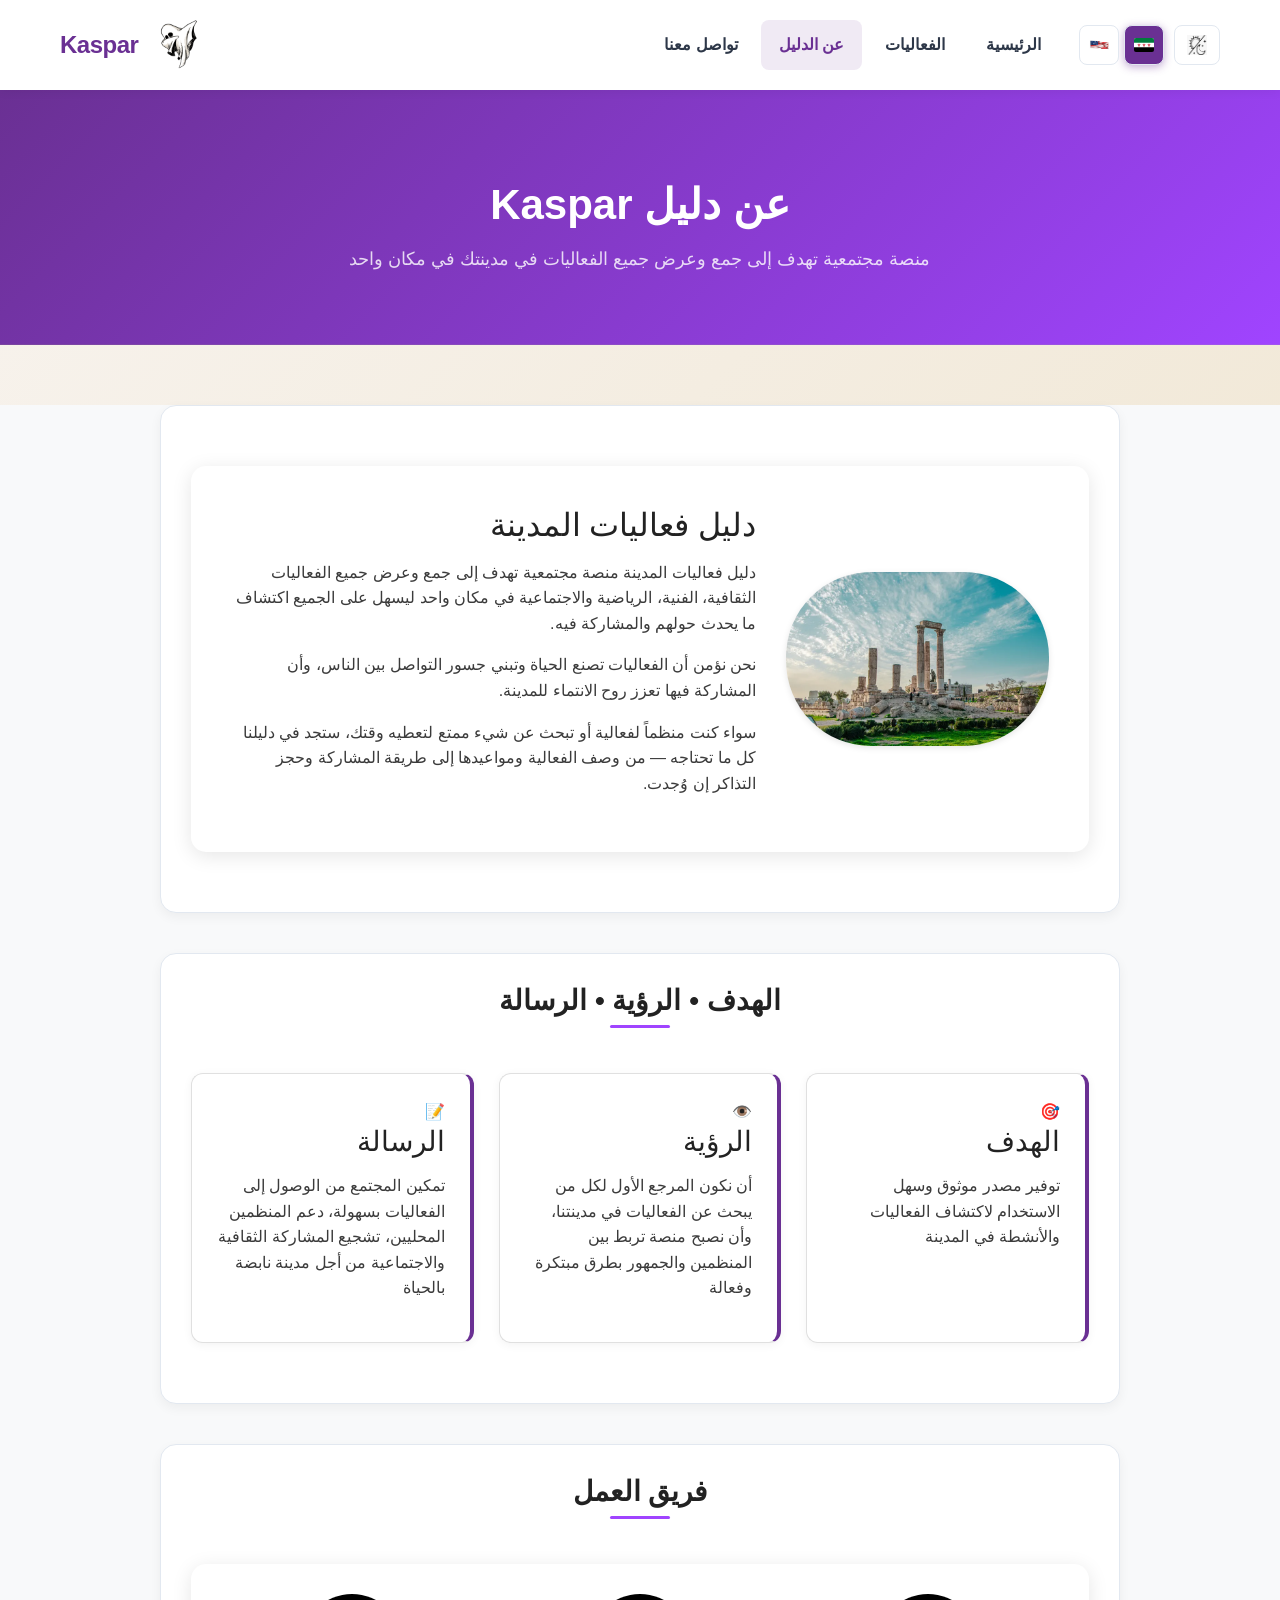
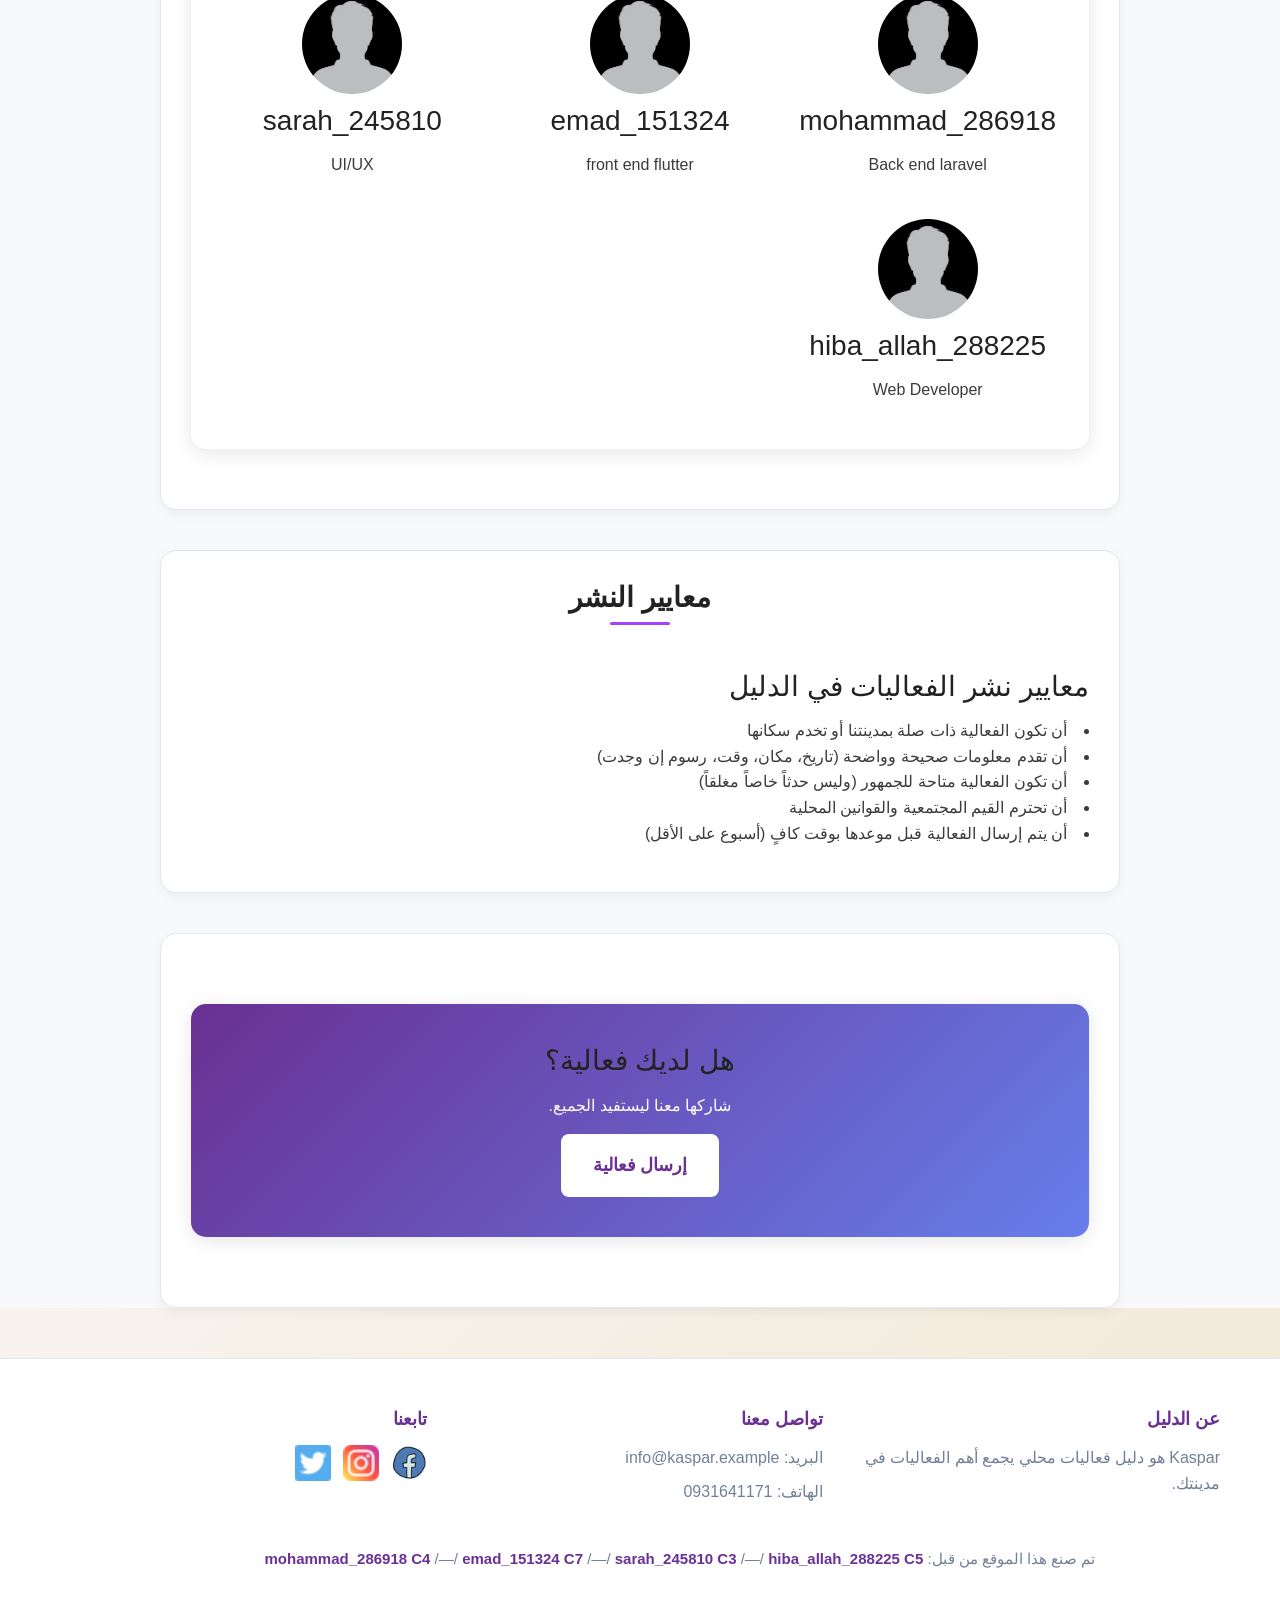
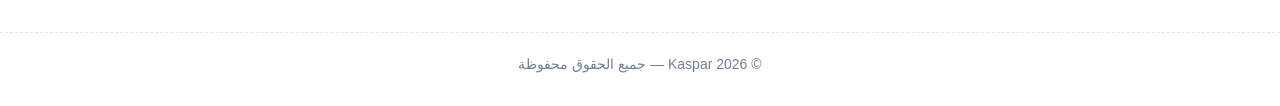
==== about.html @ 06687154 "first commit" ====
<!DOCTYPE html>
<html lang="ar" dir="rtl">
<head>
  <meta charset="utf-8" />
  <meta name="viewport" content="width=device-width, initial-scale=1" />
  <title>Kaspar — عن الدليل</title>

  <!-- Bootstrap CSS -->
  <link href="https://cdn.jsdelivr.net/npm/bootstrap@5.3.0/dist/css/bootstrap.min.css" rel="stylesheet">
  <link rel="stylesheet" href="assets/css/styles.css" />
  <link rel="stylesheet" href="all.min.css" />
</head>
<body>
  <!-- HEADER -->
  <header class="site-header">
    <div class="container header-row">
      <nav class="main-nav" id="mainNav">
        <ul>
          <li><a href="index.html">الرئيسية</a></li>
          <li><a href="events.html">الفعاليات</a></li>
          <li><a class="active" href="about.html">عن الدليل</a></li>
          <li><a href="contact.html">تواصل معنا</a></li>
        </ul>
      </nav>

      <a class="logo" href="index.html">
        <img src="assets/img/logo.png" alt="logo" />
        <span class="site-title">Kaspar</span>
      </a>

      <div class="control-buttons">
        <button class="control-btn dark-mode-btn" id="darkModeBtn" title="الوضع المظلم">
          <img src="assets/img/day-and-night.png" alt="الوضع المظلم" style="width: 20px; height: 20px;" />
        </button>
        
        <div class="language-buttons">
          <button class="control-btn language-btn active" id="arabicBtn" title="العربية">
            <img src="assets/img/Flag_of_Syria_(2025-).svg" alt="سوريا" />
          </button>
          <button class="control-btn language-btn" id="englishBtn" title="English">
            <img src="assets/img/UK.jpg" alt="English" />
          </button>
        </div>
      </div>
    </div>
  </header>

  <!-- HERO SECTION -->
  <section class="hero">
    <div class="container">
      <h1>عن دليل Kaspar</h1>
      <p class="lead">منصة مجتمعية تهدف إلى جمع وعرض جميع الفعاليات في مدينتك في مكان واحد</p>
    </div>
  </section>

  <main class="about-page">
    <!-- About the Guide -->
    <section class="about-section">
      <div class="container">
        <div class="about-guide">
          <div class="about-image">
            <img src="assets/img/city.webp" alt="مدينة كاسبر">
          </div>
          <div class="about-content">
            <h2>دليل فعاليات المدينة</h2>
            <p>
              دليل فعاليات المدينة منصة مجتمعية تهدف إلى جمع وعرض جميع الفعاليات الثقافية، الفنية، الرياضية
              والاجتماعية في مكان واحد ليسهل على الجميع اكتشاف ما يحدث حولهم والمشاركة فيه.
            </p>
            <p>
              نحن نؤمن أن الفعاليات تصنع الحياة وتبني جسور التواصل بين الناس، وأن المشاركة فيها تعزز روح الانتماء
              للمدينة.
            </p>
            <p>
              سواء كنت منظماً لفعالية أو تبحث عن شيء ممتع لتعطيه وقتك، ستجد في دليلنا كل ما تحتاجه — من وصف
              الفعالية ومواعيدها إلى طريقة المشاركة وحجز التذاكر إن وُجدت.
            </p>
          </div>
        </div>
      </div>
    </section>
    
    <!-- Goal / Vision / Mission -->
    <section class="about-section">
      <div class="container">
        <div class="section-title">
          <h2>الهدف • الرؤية • الرسالة</h2>
        </div>
        <div class="about-cards">
          <div class="about-card">
            <div class="card-icon">🎯</div>
            <h3>الهدف</h3>
            <p>
              توفير مصدر موثوق وسهل الاستخدام لاكتشاف الفعاليات والأنشطة في المدينة
            </p>
          </div>
          <div class="about-card">
            <div class="card-icon">👁️</div>
            <h3>الرؤية</h3>
            <p>
              أن نكون المرجع الأول لكل من يبحث عن الفعاليات في مدينتنا، وأن نصبح منصة تربط بين المنظمين
              والجمهور بطرق مبتكرة وفعالة
            </p>
          </div>
          <div class="about-card">
            <div class="card-icon">📝</div>
            <h3>الرسالة</h3>
            <p>
              تمكين المجتمع من الوصول إلى الفعاليات بسهولة،
              دعم المنظمين المحليين،
              تشجيع المشاركة الثقافية والاجتماعية من أجل مدينة نابضة بالحياة
            </p>
          </div>
        </div>
      </div>
    </section>
    
    <!-- Team -->
    <section class="about-section">
      <div class="container">
        <div class="section-title">
          <h2>فريق العمل</h2>
        </div>
        <div class="about-team">
          <div class="team-member">
            <div class="member-image">
              <img src="assets/img/person.jpeg" alt="mohammad">
            </div>
            <h3>mohammad_286918</h3>
            <p>Back end laravel</p>
          </div>
          <div class="team-member">
            <div class="member-image">
              <img src="assets/img/person.jpeg" alt="emad">
            </div>
            <h3>emad_151324</h3>
            <p>front end flutter</p>
          </div>
          <div class="team-member">
            <div class="member-image">
              <img src="assets/img/person.jpeg" alt="sarah">
            </div>
            <h3>sarah_245810</h3>
            <p>UI/UX</p>
          </div>
          <div class="team-member">
            <div class="member-image">
              <img src="assets/img/person.jpeg" alt="hiba allah">
            </div>
            <h3>hiba_allah_288225</h3>
            <p>Web Developer</p>
          </div>
        </div>
      </div>
    </section>

    <!-- Event Submission Guidelines -->
    <section class="about-section">
      <div class="container">
        <div class="section-title">
          <h2>معايير النشر</h2>
        </div>
        <div class="guidelines-section">
          <h3>معايير نشر الفعاليات في الدليل</h3>
          <ul class="guidelines">
            <li>أن تكون الفعالية ذات صلة بمدينتنا أو تخدم سكانها</li>
            <li>أن تقدم معلومات صحيحة وواضحة (تاريخ، مكان، وقت، رسوم إن وجدت)</li>
            <li>أن تكون الفعالية متاحة للجمهور (وليس حدثاً خاصاً مغلقاً)</li>
            <li>أن تحترم القيم المجتمعية والقوانين المحلية</li>
            <li>أن يتم إرسال الفعالية قبل موعدها بوقت كافٍ (أسبوع على الأقل)</li>
          </ul>
        </div>
      </div>
    </section>
    
    <!-- CTA Section -->
    <section class="about-section">
      <div class="container">
        <div class="about-cta">
          <h3>هل لديك فعالية؟</h3>
          <p>شاركها معنا ليستفيد الجميع.</p>
          <button class="cta-button">إرسال فعالية</button>
        </div>
      </div>
    </section>
  </main>

  <!-- Footer -->
  <footer class="site-footer">
    <div class="container footer-grid">
      <div class="col">
        <h4>عن الدليل</h4>
        <p>Kaspar هو دليل فعاليات محلي يجمع أهم الفعاليات في مدينتك.</p>
      </div>

      <div class="col">
        <h4>تواصل معنا</h4>
        <p>البريد: info@kaspar.example</p>
        <p>الهاتف: 0931641171</p>
      </div>

      <div class="col">
        <h4>تابعنا</h4>
        <div class="socials">
          <a href="#"><img src="assets/img/social-fb.png" alt="fb" /></a>
          <a href="#"><img src="assets/img/social-ig.png" alt="ig" /></a>
          <a href="#"><img src="assets/img/social-tw.png" alt="tw" /></a>
        </div>
      </div>
    </div>

    <div class="made-by container">
      <p>تم صنع هذا الموقع من قبل:
        <strong>mohammad_286918  C4</strong> /—/ <strong>emad_151324  C7</strong> /—/ <strong>sarah_245810  C3</strong> /—/ <strong>hiba_allah_288225  C5</strong>
      </p>
    </div>

    <div class="copyright">
      © <span id="year"></span> Kaspar — جميع الحقوق محفوظة
    </div>
  </footer>

  <!-- Bootstrap JS -->
  <script src="https://cdn.jsdelivr.net/npm/bootstrap@5.3.0/dist/js/bootstrap.bundle.min.js"></script>
  <script src="assets/js/main.js"></script>

  <!-- Translation JavaScript -->
  <script>
    // Update texts for about.html
    window.updatePageTexts = function(lang) {
      const texts = {
        ar: {
          title: 'Kaspar — عن الدليل',
          home: 'الرئيسية',
          events: 'الفعاليات',
          about: 'عن الدليل',
          contact: 'تواصل معنا',
          heroTitle: 'عن دليل Kaspar',
          heroSubtitle: 'منصة مجتمعية تهدف إلى جمع وعرض جميع الفعاليات في مدينتك في مكان واحد',
          aboutFooter: 'عن الدليل',
          aboutText: 'Kaspar هو دليل فعاليات محلي يجمع أهم الفعاليات في مدينتك.',
          contactFooter: 'تواصل معنا',
          emailInfo: 'البريد: info@kaspar.example',
          phoneInfo: 'الهاتف: 0931641171',
          followFooter: 'تابعنا',
          madeBy: 'تم صنع هذا الموقع من قبل: mohammad_286918 /—/ emad_151324 /—/ sarah_245810 /—/ hiba_allah_288225',
          copyright: '© 2025 Kaspar — جميع الحقوق محفوظة'
        },
        en: {
          title: 'Kaspar — About the Guide',
          home: 'Home',
          events: 'Events',
          about: 'About',
          contact: 'Contact',
          heroTitle: 'About Kaspar Guide',
          heroSubtitle: 'A community platform that aims to collect and display all events in your city in one place',
          aboutFooter: 'About the Guide',
          aboutText: 'Kaspar is a local events guide that brings together the most important events in your city.',
          contactFooter: 'Contact Us',
          emailInfo: 'Email: info@kaspar.example',
          phoneInfo: 'Phone: 0931641171',
          followFooter: 'Follow Us',
          madeBy: 'Made by: mohammad_286918 /—/ emad_151324 /—/ sarah_245810 /—/ hiba_allah_288225',
          copyright: '© 2025 Kaspar — All rights reserved'
        }
      };
      
      const currentTexts = texts[lang];
      
      // Update title
      document.title = currentTexts.title;
      
      // Update page texts
      const elements = {
        'h1': currentTexts.heroTitle,
        '.lead': currentTexts.heroSubtitle,
        // Update navbar
        'nav a[href="index.html"]': currentTexts.home,
        'nav a[href="events.html"]': currentTexts.events,
        'nav a[href="about.html"]': currentTexts.about,
        'nav a[href="contact.html"]': currentTexts.contact,
        // Update footer
        '.site-footer .footer-grid .col:nth-child(1) h4': currentTexts.aboutFooter,
        '.site-footer .footer-grid .col:nth-child(1) p': currentTexts.aboutText,
        '.site-footer .footer-grid .col:nth-child(2) h4': currentTexts.contactFooter,
        '.site-footer .footer-grid .col:nth-child(2) p:nth-child(2)': currentTexts.emailInfo,
        '.site-footer .footer-grid .col:nth-child(2) p:nth-child(3)': currentTexts.phoneInfo,
        '.site-footer .footer-grid .col:nth-child(3) h4': currentTexts.followFooter,
        '.site-footer .made-by p': currentTexts.madeBy,
        '.site-footer .copyright': currentTexts.copyright
      };
      
      Object.entries(elements).forEach(([selector, text]) => {
        const element = document.querySelector(selector);
        if (element) element.textContent = text;
      });
    };
  </script>
</body>
</html>
---- assets/css/styles.css ----
:root{
  --main-color: #6a3093;          
  --secondary-color: #a044ff;     
  --accent-color: #f27121;        
  --bg: #f8f9fa;                
  --section-bg: #ffffff;       
  --card-bg: #ffffff;            
  --text: #2d3748;                
  --muted: #718096;               
  --border-color: #e2e8f0;        
  --card-radius: 12px;
  --gap: 20px;
  --shadow-section: 0 4px 12px rgba(0, 0, 0, 0.05);
  --shadow-card: 0 6px 15px rgba(0, 0, 0, 0.07);
  --section-spacing: 50px;       
}

/* Global */
*{box-sizing:border-box;margin:0;padding:0}
html,body{height:100%}
body{
  font-family: "Tajawal", "Open Sans", sans-serif;
  background: var(--bg);
  color:var(--text);
  line-height:1.6;
  -webkit-font-smoothing:antialiased;
  -webkit-text-size-adjust:100%;
}

/* Container */
.container{
  width:100%;
  max-width:1200px;
  margin:0 auto;
  padding:0 20px;
}

/* Add spaces between sections */
section {
  margin: var(--section-spacing) 0;
}

/* Header */
.site-header{
  padding: 15px 0;
  background: #fff;
  box-shadow: 0 2px 10px rgba(0,0,0,0.05);
  position: sticky;
  top: 0;
  z-index: 100;
}
.header-row{
  display:flex;
  align-items:center;
  justify-content:space-between;
  position:relative;
  gap:20px;
  flex-wrap:nowrap;
}

.main-nav{
  order:1;
  flex:1 1 auto
}
.logo{
  order:2;
  display:flex;
  align-items:center;
  gap:12px;
  text-decoration:none;
  color:var(--text)
}
.logo img{
  width:60px;
  height:auto
}
.site-title{
  font-weight:800;
  font-size:24px;
  color:var(--main-color);
  letter-spacing:-0.5px
}

.main-nav ul{
  display:flex;
  gap:5px;
  align-items:center;
  justify-content:flex-start;
  list-style:none;
  padding-left:0;
  margin:0;
}

.main-nav a{
  color:var(--text);
  text-decoration:none;
  padding:12px 18px;
  border-radius:8px;
  display:inline-block;
  white-space:nowrap;
  font-weight:600;
  transition: all 0.2s ease;
}
.main-nav a:hover{ 
  color:var(--main-color); 
  background: rgba(106, 48, 147, 0.05);
}
.main-nav a.active{ 
  color:var(--main-color); 
  background: rgba(106, 48, 147, 0.1);
  font-weight: 700;
}

.hero{
  padding: 70px 0 50px;
  text-align:center;
  background: linear-gradient(135deg, var(--main-color) 0%, var(--secondary-color) 100%);
  color: white;
  margin-top: 0;
  border-bottom: 1px solid rgba(255, 255, 255, 0.1);
}

.hero .container {
  background: transparent;
  box-shadow: none;
  border: none;
  padding: 20px;
}

.hero h1{
  font-size:42px;
  margin-bottom:15px;
  color: white;
  font-weight:800;
}
.hero .lead{ 
  opacity:.9; 
  margin-top:10px; 
  color: rgba(255, 255, 255, 0.9); 
  font-weight:500;
  font-size: 18px;
  max-width: 600px;
  margin: 0 auto;
}

/* make each section look like a card/panel */
section .container{
  background: var(--section-bg);
  border-radius: 16px;
  padding: 30px;
  box-shadow: var(--shadow-section);
  border: 1px solid var(--border-color);
}

/* Section title */
.section-title{
  text-align: center;
  margin-bottom: 30px;
}
.section-title h2{
  font-size:28px;
  color: var(--main-color);
  font-weight:800;
  position: relative;
  display: inline-block;
  padding-bottom: 10px;
}
.section-title h2:after {
  content: '';
  position: absolute;
  bottom: 0;
  left: 50%;
  transform: translateX(-50%);
  width: 60px;
  height: 3px;
  background: var(--secondary-color);
  border-radius: 3px;
}

/* Slider (featured) */
.slider-wrap{
  display:flex;
  align-items:center;
  gap:15px;
  position:relative;
  margin-top: 10px;
}
.slider-btn{
  background: white;
  border: 1px solid var(--border-color);
  color: var(--main-color);
  padding: 12px 16px;
  border-radius: 50%;
  cursor: pointer;
  font-weight: bold;
  font-size: 18px;
  transition: all 0.2s ease;
  box-shadow: 0 3px 8px rgba(0,0,0,0.1);
  width: 45px;
  height: 45px;
  display: flex;
  align-items: center;
  justify-content: center;
}
.slider-btn:hover {
  background: var(--main-color);
  color: white;
  transform: translateY(-2px);
  box-shadow: 0 5px 12px rgba(106, 48, 147, 0.2);
}
.slider{
  display:flex;
  gap:20px;
  overflow:hidden;
  scroll-behavior:smooth;
  padding:10px 5px;
  width:100%;
}

/* card inside slider */
.card{
  width:330px;
  background:var(--card-bg);
  border-radius:var(--card-radius);
  overflow:hidden;
  box-shadow:var(--shadow-card);
  flex:0 0 auto;
  border: 1px solid var(--border-color);
  display:flex;
  flex-direction:column;
  transition: all 0.3s ease;
}
.card:hover{ 
  transform: translateY(-8px); 
  box-shadow: 0 15px 30px rgba(106, 48, 147, 0.15); 
  border-color: var(--secondary-color);
}

.card img{
  width:100%;
  height:180px;
  object-fit:cover;
  display:block;
}
.card-body{
  padding:20px;
  flex:1 1 auto;
  display:flex;
  flex-direction:column;
}
.card-body h3{
  font-size:18px;
  margin:0 0 12px;
  color:var(--text);
  font-weight:700;
}
.card-body .meta{
  font-size:14px;
  color:var(--muted);
  margin-bottom:15px;
  display: flex;
  align-items: center;
  gap: 5px;
}
.card-body .meta:before {
  content: "⏰";
  margin-left: 5px;
}
.btn-link{
  display:inline-block;
  padding:10px 18px;
  border-radius:8px;
  background:transparent;
  color:var(--main-color);
  text-decoration:none;
  font-size:14px;
  font-weight:700;
  border:2px solid var(--main-color);
  margin-top:auto;
  transition: all 0.2s ease;
  text-align: center;
}
.btn-link:hover {
  background: var(--main-color);
  color: white;
  transform: translateY(-2px);
}

/* Badges */
.categories{
  padding: 30px 0;
  text-align:center;
}
.categories .container{ 
  padding:25px; 
  background:transparent; 
  box-shadow:none; 
  border:none; 
}
.categories h3{
  font-size: 22px;
  color: var(--main-color);
  margin-bottom: 20px;
  font-weight: 700;
}
.badges{
  display:flex;
  gap:12px;
  flex-wrap:wrap;
  justify-content:center;
}
.badge{
  background: rgba(106, 48, 147, 0.08);
  border: 2px solid rgba(106, 48, 147, 0.15);
  padding:10px 20px;
  border-radius:30px;
  cursor:pointer;
  color:var(--text);
  font-weight:600;
  transition: all 0.2s ease;
  font-size: 15px;
}
.badge:hover, .badge.active {
  background: var(--main-color);
  color: white;
  border-color: var(--main-color);
  transform: translateY(-2px);
}

/* Grid events */
.events{
  padding: 40px 0;
}
.grid{
  display:grid;
  grid-template-columns:repeat(auto-fit,minmax(250px,1fr));
  gap:25px;
}
.event-card{
  background:var(--card-bg);
  border-radius:12px;
  overflow:hidden;
  box-shadow:var(--shadow-card);
  border: 1px solid var(--border-color);
  display:flex;
  flex-direction:column;
  min-height: 280px;
  transition: all 0.3s ease;
}
.event-card:hover {
  transform: translateY(-5px);
  box-shadow: 0 12px 25px rgba(106, 48, 147, 0.15);
  border-color: var(--secondary-color);
}
.event-card img{
  width:100%;
  height:160px;
  object-fit:cover;
  display:block;
}
.event-body{
  padding:18px;
  display:flex;
  flex-direction:column;
  justify-content:space-between;
  flex:1;
}
.event-body h4{
  margin:0 0 10px;
  color:var(--text);
  font-weight:700;
  font-size: 17px;
}
.event-body .meta{
  color:var(--muted);
  font-size:14px;
  margin-bottom:15px;
  display: flex;
  align-items: center;
  gap: 5px;
}
.event-body .meta:before {
  content: "📍";
  margin-left: 5px;
}
.small-link{
  font-size:14px;
  color:var(--main-color);
  text-decoration:none;
  font-weight:700;
  align-self:flex-start;
  transition: all 0.2s ease;
  display: inline-flex;
  align-items: center;
  gap: 5px;
}
.small-link:hover {
  color: var(--secondary-color);
  gap: 8px;
}
.small-link:after {
  content: "←";
  font-size: 16px;
}

/* Footer */
.site-footer{
  padding:50px 0 20px;
  border-top:1px solid var(--border-color);
  margin-top:50px;
  background: #fff;
}
.footer-grid{
  display:flex;
  gap:30px;
  flex-wrap:wrap;
  justify-content:space-between;
}
.col{
  flex:1;
  min-width:220px;
  color:var(--muted);
}
.col h4{
  color: var(--main-color);
  margin-bottom: 15px;
  font-size: 18px;
  font-weight: 700;
}
.col p {
  margin-bottom: 8px;
}
.socials{
  display: flex;
  gap: 12px;
}
.socials a{
  display: inline-block;
  transition: transform 0.2s ease;
}
.socials a:hover {
  transform: translateY(-3px);
}
.socials img{
  width:36px;
  height:36px;
}
.copyright{
  text-align:center;
  padding:20px 0 10px;
  color:var(--muted);
  border-top:1px dashed var(--border-color);
  margin-top:30px;
  font-size: 14px;
}

/* made-by */
.made-by{
  padding:15px 0;
  text-align:center;
  color:var(--muted);
  font-size:15px;
  margin: 20px 0;
}
.made-by strong{
  color:var(--main-color);
}

/* Responsive */
@media (max-width:992px){
  .logo img{width:52px}
  .site-title{font-size:20px}
  .card img{height:160px}
  
  .hero h1 {
    font-size: 32px;
  }
  .hero .lead {
    font-size: 16px;
  }
  
  .section-title h2 {
    font-size: 24px;
  }
  
  .grid {
    grid-template-columns: repeat(auto-fit, minmax(220px, 1fr));
    gap: 20px;
  }
}

@media (max-width:767px){
  .header-row{
    flex-wrap:wrap;
    align-items:center;
    justify-content: center;
    gap: 15px;
  }
  .logo{
    order: 1;
    width: auto;
    margin-bottom: 5px;
  }
  .main-nav{
    order: 2;
    width: 100%;
    margin-top: 10px;
  }
  .main-nav ul{
    display:flex;
    flex-wrap:wrap;
    justify-content:center;
    gap:5px;
    padding:0;
  }
  .main-nav a{
    padding:8px 12px;
    font-size:14px;
  }

  .slider{
    overflow-x:auto;
    padding-bottom:10px;
    -webkit-overflow-scrolling:touch;
    scrollbar-width: none;
  }
  .slider::-webkit-scrollbar {
    display: none;
  }
  .slider-btn{
    display:none;
  }

  .event-card{
    min-height:260px;
  }
  
  .hero {
    padding: 50px 0 40px;
  }
  
  .footer-grid {
    flex-direction: column;
    gap: 25px;
  }
  
  section .container {
    padding: 25px 20px;
  }
}

/* Accessibility */
.main-nav a:focus{
  outline:2px dashed var(--main-color);
  outline-offset:4px;
}
.btn-link:focus{
  outline:2px dashed var(--main-color);
  outline-offset:4px;
}

/* Add spaces between sections */
.hero, .featured, .categories, .events {
  margin-bottom: 60px;
}

/* =========================================== */
/* EVENT DETAIL PAGE STYLES - ADDED SECTION */
/* =========================================== */

/* Detail Section for Event Pages */
.detail{
  background-repeat: no-repeat;
  background-size: cover;
  background-position: center;
  display: flex;
  flex-wrap: wrap;
  justify-content: space-between;
  align-items: flex-start;
  gap: 30px;
  padding: 40px 20px;
  margin: 30px 0;
  position: relative;
  min-height: 100vh;
  border-radius: 16px;
  box-shadow: var(--shadow-section);
  border: 1px solid var(--border-color);
}

.detail::before {
  content: '';
  position: absolute;
  top: 0;
  left: 0;
  right: 0;
  bottom: 0;
  background: rgba(255, 255, 255, 0.85);
  z-index: 1;
  border-radius: 16px;
}

.detail > * {
  position: relative;
  z-index: 2;
}

.detail .text {
  flex: 1 1 600px;
  background: var(--section-bg);
  padding: 30px;
  border-radius: var(--card-radius);
  box-shadow: var(--shadow-card);
}

.detail .video,
.detail .img {
  flex: 1 1 400px;
  display: flex;
  flex-direction: column;
  gap: 20px;
  align-items: center;
}

.detail .video video,
.detail .img img {
  max-width: 100%;
  height: auto;
  border-radius: var(--card-radius);
  box-shadow: var(--shadow-card);
  border: 1px solid var(--border-color);
}

/* Event Detail Text Styles */
.detail .text h1 {
  font-size: 2.2rem;
  margin-bottom: 15px;
  color: var(--main-color);
  border-bottom: 2px solid var(--secondary-color);
  padding-bottom: 10px;
}

.detail .text h2 {
  font-size: 1.8rem;
  margin: 25px 0 15px;
  color: var(--main-color);
}

.detail .text h4 {
  font-size: 1.2rem;
  margin: 10px 0;
  color: var(--text);
}

.detail .text p {
  margin-bottom: 15px;
  font-size: 1.1rem;
  line-height: 1.7;
}

.detail .text .meta {
  color: var(--muted);
  font-size: 14px;
  margin-bottom: 15px;
  display: flex;
  align-items: center;
  gap: 5px;
}

.detail .text .meta:before {
  content: "📍";
  margin-left: 5px;
}

/* Badges for Event Detail Page */
.detail .badges {
  display: flex;
  gap: 15px;
  margin: 20px 0;
}

.detail .badge {
  background-color: var(--main-color);
  color: white;
  border: none;
  padding: 10px 20px;
  border-radius: 5px;
  cursor: pointer;
  font-size: 1rem;
  transition: background-color 0.3s;
  font-weight: 600;
}

.detail .badge:hover {
  background-color: var(--secondary-color);
}

/* Event Detail Grid */
.detail .grid {
  display: grid;
  grid-template-columns: repeat(auto-fit, minmax(250px, 1fr));
  gap: 25px;
  margin-top: 20px;
}

/* Event Detail Responsive */
@media (max-width: 768px) {
  .detail {
    flex-direction: column;
    padding: 20px 10px;
  }
  
  .detail .text,
  .detail .video,
  .detail .img {
    flex: 1 1 100%;
    width: 100%;
  }
  
  .detail .text h1 {
    font-size: 1.8rem;
  }
  
  .detail .text h2 {
    font-size: 1.5rem;
  }
  
  .detail .badges {
    flex-direction: column;
    align-items: center;
  }
  
  .detail .badge {
    width: 100%;
    max-width: 250px;
  }
}

@media (min-width: 1200px) {
  .detail .text {
    flex: 1 1 700px;
  }
  
  .detail .video,
  .detail .img {
    flex: 1 1 500px;
  }
}

/* =========================================== */
/* END OF EVENT DETAIL PAGE STYLES */
/* =========================================== */

/* About Page Styles */
.about-page {
  font-family: Arial, sans-serif, Helvetica, 'Times New Roman', Times, serif;
  margin: 0;
  padding: 0;
  background: #f8f9fa;
  color: #3b3b3b;
  min-height: 100vh;
}

.about-page header {
  text-align: center;
  padding: 40px 20px 20px;
}

.about-page header h1 {
  font-size: 2.5em;
  margin: 0;
}

.about-page header .line {
  width: 100px;
  height: 3px;
  background: #ddd;
  margin: 15px auto;
}

.about-page section {
  max-width: 1000px;
  margin: 40px auto;
  padding: 0 20px;
}

.about-page section h2,
.about-page section h3,
.about-page section h4 {
  margin-bottom: 15px;
  color: #222;
}

.about-guide {
  display: grid;
  grid-template-columns: 1fr 2fr;
  gap: 30px;
  align-items: center;
  background: white;
  padding: 40px;
  border-radius: 15px;
  box-shadow: 0 4px 20px rgba(0, 0, 0, 0.1);
  margin: 30px 0;
}

.about-guide img {
  width: 100%;
  border-radius: 85px;
  box-shadow: 0 2px 6px rgba(0, 0, 0, 0.1);
}

.about-cards {
  display: grid;
  grid-template-columns: repeat(auto-fit, minmax(280px, 1fr));
  gap: 25px;
  margin: 30px 0;
}

.about-card {
  border: 1px solid #e0e0e0;
  border-radius: 12px;
  padding: 25px;
  background: white;
  box-shadow: 0 2px 10px rgba(0, 0, 0, 0.05);
  transition: transform 0.3s ease, box-shadow 0.3s ease;
  border-right: 4px solid var(--main-color);
}

.about-card:hover {
  transform: translateY(-2px);
  box-shadow: 0 4px 20px rgba(0, 0, 0, 0.1);
}

.about-team {
  display: grid;
  grid-template-columns: repeat(auto-fit, minmax(200px, 1fr));
  gap: 25px;
  text-align: center;
  margin: 30px 0;
  background: white;
  padding: 30px;
  border-radius: 15px;
  box-shadow: 0 4px 20px rgba(0, 0, 0, 0.1);
}

.about-team img {
  width: 100px;
  height: 100px;
  border-radius: 50%;
  object-fit: cover;
  margin-bottom: 10px;
}

.about-page ul.guidelines {
  list-style: disc inside;
  line-height: 1.6;
}

.about-cta {
  text-align: center;
  padding: 40px;
  background: linear-gradient(135deg, var(--main-color), #667eea);
  color: white;
  border-radius: 15px;
  margin: 40px 0;
  box-shadow: 0 4px 20px rgba(0, 0, 0, 0.1);
}

.about-cta button {
  background: white;
  color: var(--main-color);
  border: 2px solid white;
  padding: 15px 30px;
  border-radius: 8px;
  font-size: 1.1em;
  font-weight: 600;
  cursor: pointer;
  transition: all 0.3s ease;
}

.about-cta button:hover {
  background: transparent;
  color: white;
  transform: translateY(-2px);
}

/* About Page Responsive */
@media (max-width: 992px) {
  .about-guide {
    grid-template-columns: 1fr;
    padding: 30px;
    gap: 20px;
  }
  
  .about-cards {
    grid-template-columns: repeat(auto-fit, minmax(250px, 1fr));
    gap: 20px;
  }
  
  .about-team {
    grid-template-columns: repeat(auto-fit, minmax(150px, 1fr));
    gap: 20px;
    padding: 25px;
  }
}

@media (max-width: 768px) {
  .about-guide {
    padding: 20px;
    margin: 20px 0;
  }
  
  .about-guide img {
    border-radius: 50px;
  }
  
  .about-cards {
    grid-template-columns: 1fr;
    gap: 15px;
  }
  
  .about-card {
    padding: 20px;
  }
  
  .about-team {
    grid-template-columns: repeat(auto-fit, minmax(120px, 1fr));
    gap: 15px;
    padding: 20px;
  }
  
  .about-team img {
    width: 80px;
    height: 80px;
  }
  
  .about-cta {
    padding: 30px 20px;
    margin: 30px 0;
  }
}

@media (max-width: 480px) {
  .about-guide {
    padding: 15px;
  }
  
  .about-card {
    padding: 15px;
  }
  
  .about-team {
    padding: 15px;
  }
  
  .about-cta {
    padding: 25px 15px;
  }
  
  .about-cta button {
    padding: 12px 24px;
    font-size: 1em;
  }
}

/* Events Page Responsive */
@media (max-width: 992px) {
  .events .grid {
    grid-template-columns: repeat(auto-fit, minmax(220px, 1fr));
    gap: 20px;
  }
}

@media (max-width: 767px) {
  .events .grid {
    grid-template-columns: repeat(auto-fit, minmax(200px, 1fr));
    gap: 15px;
  }
  
  .event-card {
    min-height: 240px;
  }
  
  .event-card img {
    height: 140px;
  }
  
  .event-body {
    padding: 15px;
  }
  
  .event-body h4 {
    font-size: 16px;
  }
  
  .event-body .meta {
    font-size: 13px;
  }
}

/* Event detail page specific styles */
.event-detail .event-grid{
  display:grid;
  grid-template-columns: 1fr 420px;
  gap:30px;
  align-items:start;
}
.event-image img{
  width:100%;
  height:auto;
  border-radius:12px;
  display:block;
  box-shadow: var(--shadow-card);
  border:1px solid var(--border-color);
}
.event-info h3{
  color:var(--main-color);
  font-size:26px;
  margin-bottom:8px;
}
.event-info p{margin:10px 0;color:var(--text)}
.event-meta-list p{color:var(--muted);margin:6px 0}
.event-actions{display:flex;gap:12px;margin-top:14px}
.event-actions .btn-link{padding:10px 16px}

.schedule{display:grid;gap:12px}
.schedule-item{background:var(--card-bg);padding:15px;border-radius:12px;border:1px solid var(--border-color);box-shadow:var(--shadow-card)}
.schedule-item h4{margin:0;color:var(--main-color);font-size:18px}
.schedule-item .muted{color:var(--muted);margin-top:6px}

.speakers{display:flex;gap:18px;flex-wrap:wrap}
.speaker{background:var(--card-bg);border-radius:12px;padding:12px;min-width:160px;text-align:center;border:1px solid var(--border-color);box-shadow:var(--shadow-card)}
.speaker img{width:100%;height:140px;object-fit:cover;border-radius:10px;margin-bottom:8px}
.speaker h5{margin:6px 0 2px;color:var(--text);font-weight:700}
.speaker .muted{color:var(--muted);font-size:14px}

.gallery{display:grid;grid-template-columns:repeat(auto-fit,minmax(140px,1fr));gap:12px}
.gallery img{width:100%;height:120px;object-fit:cover;border-radius:10px;border:1px solid var(--border-color);box-shadow:var(--shadow-card)}

/* make event grid stack on small screens */
@media (max-width:992px){
  .event-detail .event-grid{grid-template-columns:1fr}
  .event-info{order:2}
  .event-image{order:1}
}

@media (max-width:480px){
  .event-info h3{font-size:20px}
  .speaker img{height:100px}
  .gallery img{height:90px}
  .event-actions{flex-direction:column}
}




/* Bootstrap Alert Styling */
.alert {
    border-radius: 12px;
    border: none;
    box-shadow: var(--shadow-card);
    font-weight: 500;
}

.alert-success {
    background: linear-gradient(135deg, #d4edda, #c3e6cb);
    color: #155724;
}

.alert-danger {
    background: linear-gradient(135deg, #f8d7da, #f1b0b7);
    color: #721c24;
}

.alert-warning {
    background: linear-gradient(135deg, #fff3cd, #ffeaa7);
    color: #856404;
}

/* Bootstrap Button Styling */
.btn {
    border-radius: 8px;
    font-weight: 600;
    transition: all 0.3s ease;
    border: none;
}

.btn-primary {
    background: linear-gradient(135deg, var(--main-color), var(--secondary-color));
    color: white;
}

.btn-primary:hover {
    background: linear-gradient(135deg, var(--secondary-color), var(--main-color));
    transform: translateY(-2px);
    box-shadow: 0 8px 20px rgba(106, 48, 147, 0.3);
}

.btn-outline-primary {
    border: 2px solid var(--main-color);
    color: var(--main-color);
    background: transparent;
}

.btn-outline-primary:hover {
    background: var(--main-color);
    color: white;
    transform: translateY(-2px);
}

/* Bootstrap Form Styling */
.form-control, .form-select {
    border-radius: 8px;
    border: 1px solid var(--border-color);
    padding: 12px 15px;
    font-size: 16px;
    transition: all 0.3s ease;
    background: var(--card-bg);
}

.form-control:focus, .form-select:focus {
    border-color: var(--main-color);
    box-shadow: 0 0 0 0.2rem rgba(106, 48, 147, 0.25);
    background: var(--section-bg);
}

.form-label {
    font-weight: 600;
    color: var(--text);
    margin-bottom: 8px;
}

/* Bootstrap Grid Compatibility */
.row.g-3 {
    margin: 0 -10px;
}

.row.g-3 > [class*="col-"] {
    padding: 0 10px;
}

/* Responsive adjustments for Bootstrap components */
@media (max-width: 768px) {
    .btn {
        padding: 10px 20px;
        font-size: 14px;
    }
    
    .form-control, .form-select {
        padding: 10px 12px;
        font-size: 14px;
    }
    
    .alert {
        font-size: 14px;
        padding: 12px 15px;
    }
}

/* Additional utility classes */
.text-primary {
    color: var(--main-color) !important;
}

.bg-primary {
    background-color: var(--main-color) !important;
}

.border-primary {
    border-color: var(--main-color) !important;
}

/* ===== Dark Mode and Control Buttons ===== */
body {
    background: linear-gradient(135deg, #f8f4f0 0%, #f0e6d2 100%);
    min-height: 100vh;
}

/* Control Buttons */
.control-buttons {
    display: flex;
    align-items: center;
    gap: 10px;
}

.control-btn {
    background: var(--section-bg);
    border: 1px solid var(--border-color);
    border-radius: 8px;
    padding: 8px 12px;
    cursor: pointer;
    transition: all 0.3s ease;
    display: flex;
    align-items: center;
    justify-content: center;
    min-width: 40px;
    height: 40px;
}

.control-btn:hover {
    background: var(--main-color);
    color: white;
    transform: translateY(-2px);
    box-shadow: 0 4px 12px rgba(106, 48, 147, 0.3);
}

.dark-mode-btn {
    font-size: 16px;
}

.language-buttons {
    display: flex;
    gap: 5px;
}

.language-btn {
    padding: 6px;
}

.language-btn img {
    width: 20px;
    height: 14px;
    border-radius: 2px;
}

.language-btn.active {
    background: var(--main-color);
    color: white;
    box-shadow: 0 2px 8px rgba(106, 48, 147, 0.4);
}

/* Dark Mode */
[data-theme="dark"] {
    --bg-color: #1a1a1a;
    --text-color: #ffffff;
    --section-bg: #2d2d2d;
    --border-color: #404040;
    --muted: #e0e0e0;
    --shadow-section: 0 4px 20px rgba(0, 0, 0, 0.3);
}

[data-theme="dark"] body {
    background: linear-gradient(135deg, #f8f4f0 0%, #f0e6d2 100%);
    color: var(--text-color);
}

[data-theme="dark"] .site-header {
    background: var(--section-bg);
    border-bottom: 1px solid var(--border-color);
}

[data-theme="dark"] .hero {
    background: linear-gradient(135deg, var(--section-bg) 0%, var(--bg-color) 100%);
}

[data-theme="dark"] .card,
[data-theme="dark"] .event-card {
    background: var(--section-bg);
    border: 1px solid var(--border-color);
}

[data-theme="dark"] .site-footer {
    background: var(--section-bg);
    border-top: 1px solid var(--border-color);
}

[data-theme="dark"] .filters-container {
    background: var(--section-bg);
    border: 1px solid var(--border-color);
}

[data-theme="dark"] .detail {
    background: var(--section-bg);
    border: 1px solid var(--border-color);
}

[data-theme="dark"] .about-guide,
[data-theme="dark"] .about-cards,
[data-theme="dark"] .about-team,
[data-theme="dark"] .guidelines-section,
[data-theme="dark"] .about-cta {
    background: var(--section-bg);
    border: 1px solid var(--border-color);
}

/* Dark Mode Colors */
[data-theme="dark"] h1,
[data-theme="dark"] h2,
[data-theme="dark"] h3,
[data-theme="dark"] h4,
[data-theme="dark"] h5,
[data-theme="dark"] h6 {
    color: #DDA0DD !important;
}

[data-theme="dark"] a {
    color: #8A2BE2 !important;
}

[data-theme="dark"] .btn {
    color: #6A0DAD !important;
}

[data-theme="dark"] .card-title,
[data-theme="dark"] .event-title {
    color: #DDA0DD !important;
}

[data-theme="dark"] .lead,
[data-theme="dark"] .card-text,
[data-theme="dark"] p {
    color: #c0c0c0 !important;
}

[data-theme="dark"] .control-btn {
    background: var(--section-bg);
    border: 1px solid var(--border-color);
    color: var(--text-color);
}

[data-theme="dark"] .control-btn:hover {
    background: var(--main-color);
    color: white;
}

[data-theme="dark"] .form-control,
[data-theme="dark"] .form-label {
    background: var(--section-bg);
    border: 1px solid var(--border-color);
    color: white !important;
}

[data-theme="dark"] .form-control:focus {
    background: var(--section-bg);
    border-color: var(--main-color);
    color: white !important;
}

[data-theme="dark"] .form-control::placeholder {
    color: #cccccc !important;
}

/* Mobile Responsive */
@media (max-width: 768px) {
    .control-buttons {
        gap: 5px;
    }
    
    .control-btn {
        min-width: 35px;
        height: 35px;
        padding: 6px 8px;
    }
    
    .language-btn img {
        width: 16px;
        height: 12px;
    }

    /* Team Names Fix */
    .about-team {
        display: grid;
        grid-template-columns: 1fr;
        gap: 20px;
        padding: 0 10px;
    }

    .team-member {
        text-align: center;
        padding: 15px;
        background: var(--section-bg);
        border-radius: 12px;
        box-shadow: var(--shadow-section);
        border: 1px solid var(--border-color);
    }

    .team-member h3 {
        font-size: 14px;
        word-break: break-all;
        line-height: 1.3;
        margin: 10px 0 5px 0;
        color: var(--text-color);
    }

    .team-member p {
        font-size: 12px;
        color: var(--muted);
        margin: 0;
    }

    .member-image {
        width: 60px;
        height: 60px;
        margin: 0 auto;
        border-radius: 50%;
        overflow: hidden;
    }

    .member-image img {
        width: 100%;
        height: 100%;
        object-fit: cover;
    }
}

/* ===== Events Page CSS ===== */

.filters-section {
    margin: 30px 0;
}

.filters-container {
    background: var(--section-bg);
    border-radius: 16px;
    padding: 25px;
    box-shadow: var(--shadow-section);
    border: 1px solid var(--border-color);
}

.search-box {
    position: relative;
}

.search-box:before {
    content: "🔍";
    position: absolute;
    left: 15px;
    top: 50%;
    transform: translateY(-50%);
    color: var(--muted);
}

.search-box input {
    padding-right: 15px;
    padding-left: 45px;
}

.active-filters {
    display: none;
    background: rgba(106, 48, 147, 0.05);
    border-radius: 8px;
    padding: 12px 15px;
    border-right: 3px solid var(--main-color);
}

.active-filter {
    background: var(--main-color);
    color: white;
    padding: 4px 10px;
    border-radius: 20px;
    font-size: 13px;
    margin-left: 8px;
    display: inline-block;
}

.btn-remove-filters {
    background: none;
    border: none;
    color: var(--danger-color);
    font-size: 13px;
    cursor: pointer;
    margin-right: 10px;
    text-decoration: underline;
}

.btn-remove-filters:hover {
    color: #dc3545;
}

.no-results {
    background: var(--section-bg);
    border-radius: 16px;
    padding: 40px;
    box-shadow: var(--shadow-section);
    border: 1px solid var(--border-color);
}

.event-badge {
    display: inline-block;
    padding: 4px 10px;
    border-radius: 12px;
    font-size: 12px;
    font-weight: 600;
    margin-bottom: 8px;
}

.event-badge.culture { background: rgba(106, 48, 147, 0.1); color: var(--main-color); }
.event-badge.arts { background: rgba(255, 193, 7, 0.1); color: #856404; }
.event-badge.music { background: rgba(220, 53, 69, 0.1); color: #721c24; }
.event-badge.sports { background: rgba(40, 167, 69, 0.1); color: #155724; }
.event-badge.family { background: rgba(23, 162, 184, 0.1); color: #0c5460; }
.event-badge.education { background: rgba(108, 117, 125, 0.1); color: #383d41; }
.event-badge.technology { background: rgba(111, 66, 193, 0.1); color: #4e2d7e; }

@media (max-width: 768px) {
    .filters-container {
        padding: 20px;
    }
    
    .active-filter {
        display: block;
        margin: 5px 0;
    }
}
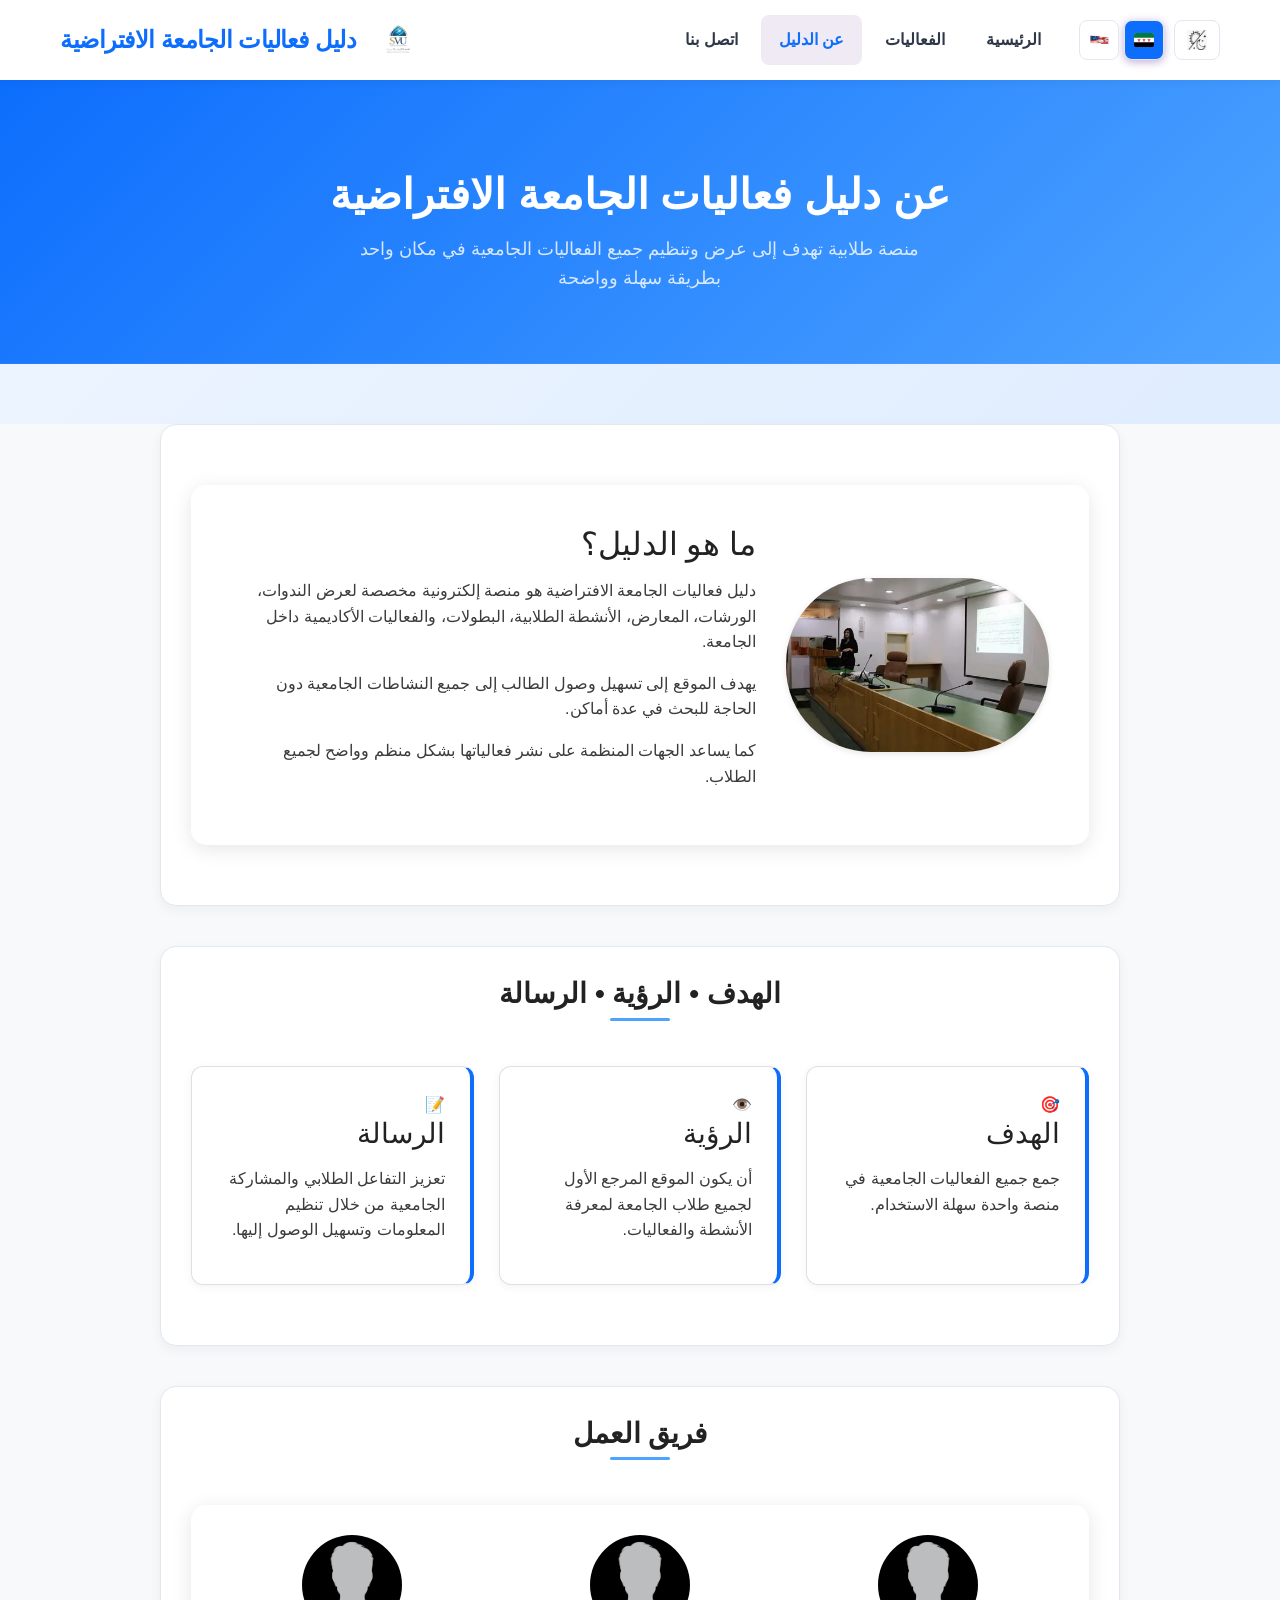
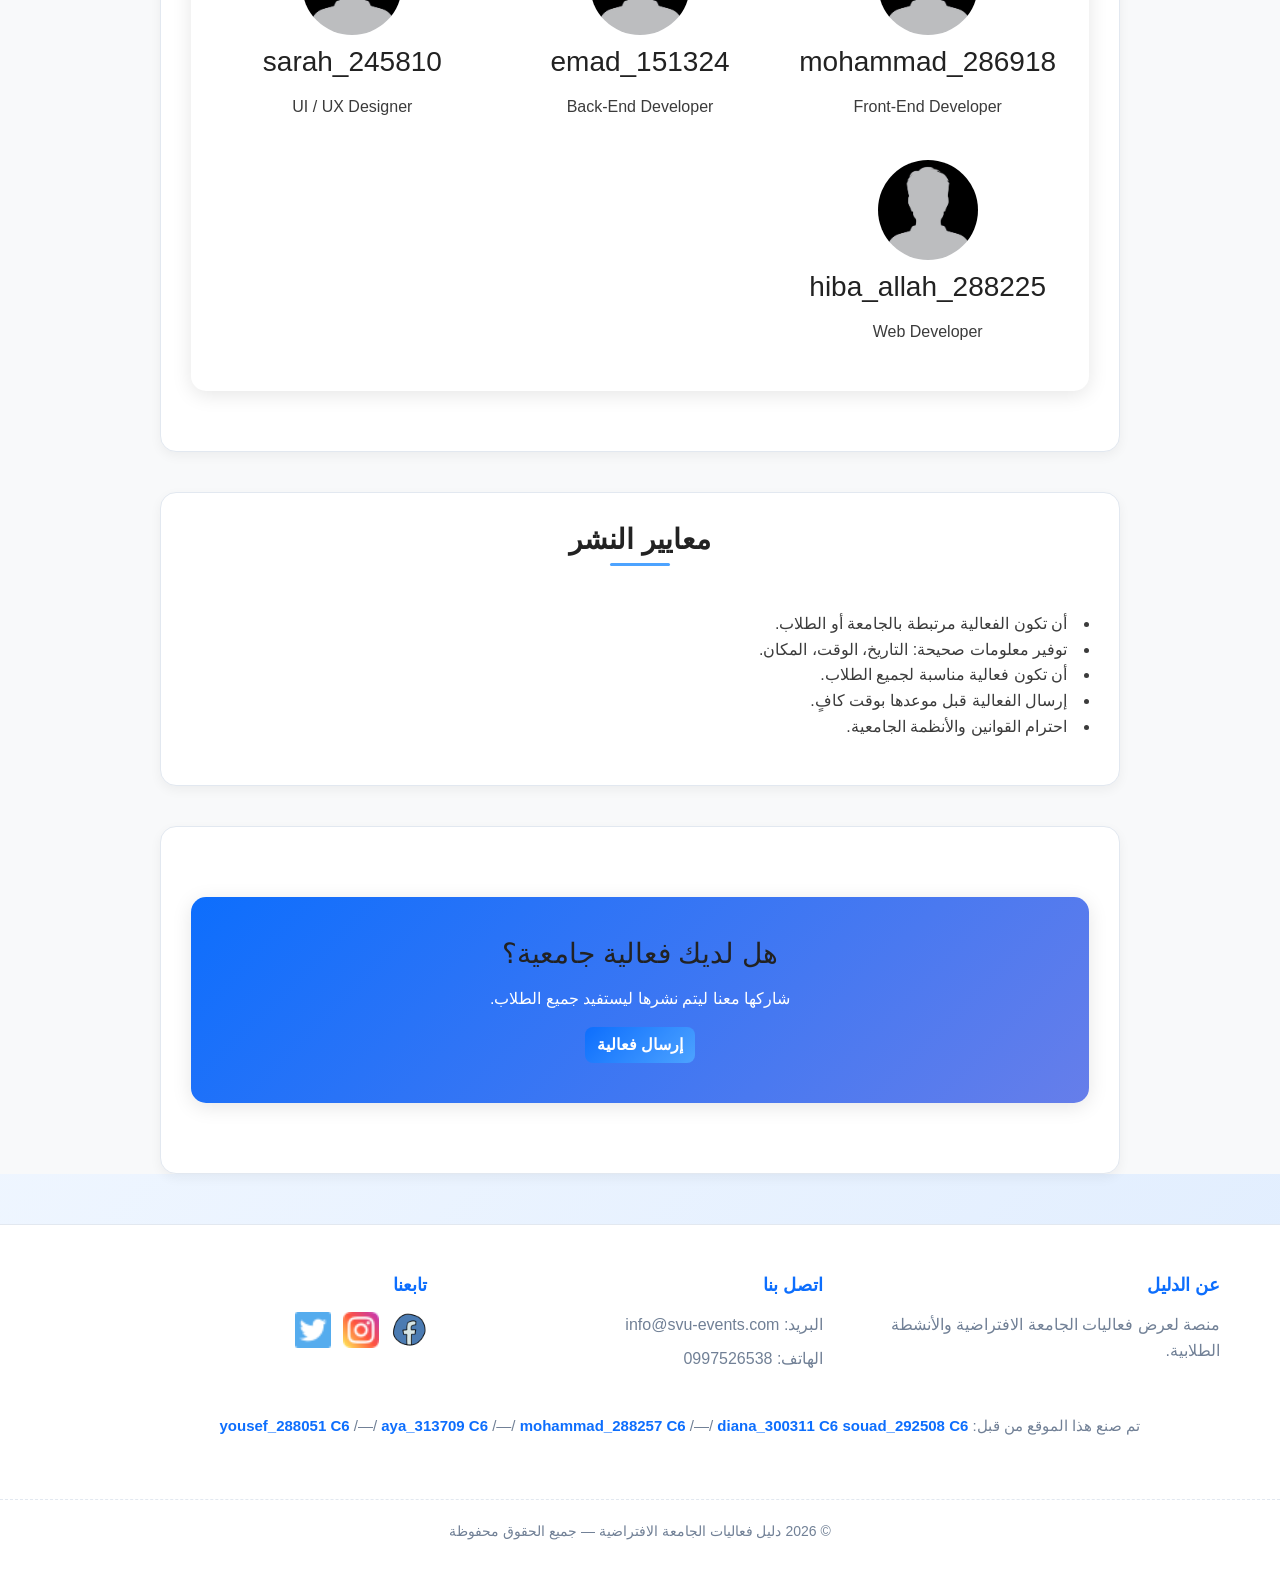
==== commit 92c165b1: "Initial upload" ====
--- a/about.html
+++ b/about.html
@@ -3,298 +3,272 @@
 <head>
   <meta charset="utf-8" />
   <meta name="viewport" content="width=device-width, initial-scale=1" />
-  <title>Kaspar — عن الدليل</title>
+  <title>عن الدليل - دليل فعاليات الجامعة الافتراضية</title>
 
   <!-- Bootstrap CSS -->
   <link href="https://cdn.jsdelivr.net/npm/bootstrap@5.3.0/dist/css/bootstrap.min.css" rel="stylesheet">
   <link rel="stylesheet" href="assets/css/styles.css" />
   <link rel="stylesheet" href="all.min.css" />
 </head>
+
 <body>
+
   <!-- HEADER -->
   <header class="site-header">
     <div class="container header-row">
+
       <nav class="main-nav" id="mainNav">
         <ul>
           <li><a href="index.html">الرئيسية</a></li>
           <li><a href="events.html">الفعاليات</a></li>
           <li><a class="active" href="about.html">عن الدليل</a></li>
-          <li><a href="contact.html">تواصل معنا</a></li>
+          <li><a href="contact.html">اتصل بنا</a></li>
         </ul>
       </nav>
 
       <a class="logo" href="index.html">
-        <img src="assets/img/logo.png" alt="logo" />
-        <span class="site-title">Kaspar</span>
+        <img src="assets/img/logo.png" alt="شعار الموقع" />
+        <span class="site-title">دليل فعاليات الجامعة الافتراضية</span>
       </a>
 
       <div class="control-buttons">
         <button class="control-btn dark-mode-btn" id="darkModeBtn" title="الوضع المظلم">
-          <img src="assets/img/day-and-night.png" alt="الوضع المظلم" style="width: 20px; height: 20px;" />
+          <img src="assets/img/day-and-night.png" alt="الوضع المظلم" style="width:20px;height:20px;">
         </button>
-        
+
         <div class="language-buttons">
-          <button class="control-btn language-btn active" id="arabicBtn" title="العربية">
-            <img src="assets/img/Flag_of_Syria_(2025-).svg" alt="سوريا" />
+          <button class="control-btn language-btn active" id="arabicBtn">
+            <img src="assets/img/Flag_of_Syria_(2025-).svg" alt="العربية">
           </button>
-          <button class="control-btn language-btn" id="englishBtn" title="English">
-            <img src="assets/img/UK.jpg" alt="English" />
+
+          <button class="control-btn language-btn" id="englishBtn">
+            <img src="assets/img/UK.jpg" alt="English">
           </button>
         </div>
       </div>
+
     </div>
   </header>
 
-  <!-- HERO SECTION -->
+  <!-- HERO -->
   <section class="hero">
     <div class="container">
-      <h1>عن دليل Kaspar</h1>
-      <p class="lead">منصة مجتمعية تهدف إلى جمع وعرض جميع الفعاليات في مدينتك في مكان واحد</p>
+      <h1>عن دليل فعاليات الجامعة الافتراضية</h1>
+      <p class="lead">
+        منصة طلابية تهدف إلى عرض وتنظيم جميع الفعاليات الجامعية في مكان واحد بطريقة سهلة وواضحة
+      </p>
     </div>
   </section>
 
+  <!-- MAIN -->
   <main class="about-page">
-    <!-- About the Guide -->
-    <section class="about-section">
-      <div class="container">
+
+    <!-- ABOUT -->
+    <section class="about-section">
+      <div class="container">
+
         <div class="about-guide">
+
           <div class="about-image">
-            <img src="assets/img/city.webp" alt="مدينة كاسبر">
-          </div>
+            <img src="assets/img/city.webp" alt="الجامعة">
+          </div>
+
           <div class="about-content">
-            <h2>دليل فعاليات المدينة</h2>
-            <p>
-              دليل فعاليات المدينة منصة مجتمعية تهدف إلى جمع وعرض جميع الفعاليات الثقافية، الفنية، الرياضية
-              والاجتماعية في مكان واحد ليسهل على الجميع اكتشاف ما يحدث حولهم والمشاركة فيه.
-            </p>
-            <p>
-              نحن نؤمن أن الفعاليات تصنع الحياة وتبني جسور التواصل بين الناس، وأن المشاركة فيها تعزز روح الانتماء
-              للمدينة.
-            </p>
-            <p>
-              سواء كنت منظماً لفعالية أو تبحث عن شيء ممتع لتعطيه وقتك، ستجد في دليلنا كل ما تحتاجه — من وصف
-              الفعالية ومواعيدها إلى طريقة المشاركة وحجز التذاكر إن وُجدت.
-            </p>
-          </div>
-        </div>
-      </div>
-    </section>
-    
-    <!-- Goal / Vision / Mission -->
-    <section class="about-section">
-      <div class="container">
+            <h2>ما هو الدليل؟</h2>
+
+            <p>
+              دليل فعاليات الجامعة الافتراضية هو منصة إلكترونية مخصصة لعرض
+              الندوات، الورشات، المعارض، الأنشطة الطلابية، البطولات،
+              والفعاليات الأكاديمية داخل الجامعة.
+            </p>
+
+            <p>
+              يهدف الموقع إلى تسهيل وصول الطالب إلى جميع النشاطات الجامعية
+              دون الحاجة للبحث في عدة أماكن.
+            </p>
+
+            <p>
+              كما يساعد الجهات المنظمة على نشر فعالياتها بشكل منظم وواضح
+              لجميع الطلاب.
+            </p>
+          </div>
+
+        </div>
+
+      </div>
+    </section>
+
+    <!-- GOAL / VISION / MESSAGE -->
+    <section class="about-section">
+      <div class="container">
+
         <div class="section-title">
           <h2>الهدف • الرؤية • الرسالة</h2>
         </div>
+
         <div class="about-cards">
+
           <div class="about-card">
             <div class="card-icon">🎯</div>
             <h3>الهدف</h3>
             <p>
-              توفير مصدر موثوق وسهل الاستخدام لاكتشاف الفعاليات والأنشطة في المدينة
-            </p>
-          </div>
+              جمع جميع الفعاليات الجامعية في منصة واحدة سهلة الاستخدام.
+            </p>
+          </div>
+
           <div class="about-card">
             <div class="card-icon">👁️</div>
             <h3>الرؤية</h3>
             <p>
-              أن نكون المرجع الأول لكل من يبحث عن الفعاليات في مدينتنا، وأن نصبح منصة تربط بين المنظمين
-              والجمهور بطرق مبتكرة وفعالة
-            </p>
-          </div>
+              أن يكون الموقع المرجع الأول لجميع طلاب الجامعة لمعرفة الأنشطة والفعاليات.
+            </p>
+          </div>
+
           <div class="about-card">
             <div class="card-icon">📝</div>
             <h3>الرسالة</h3>
             <p>
-              تمكين المجتمع من الوصول إلى الفعاليات بسهولة،
-              دعم المنظمين المحليين،
-              تشجيع المشاركة الثقافية والاجتماعية من أجل مدينة نابضة بالحياة
-            </p>
-          </div>
-        </div>
-      </div>
-    </section>
-    
-    <!-- Team -->
-    <section class="about-section">
-      <div class="container">
+              تعزيز التفاعل الطلابي والمشاركة الجامعية من خلال تنظيم المعلومات وتسهيل الوصول إليها.
+            </p>
+          </div>
+
+        </div>
+
+      </div>
+    </section>
+
+    <!-- TEAM -->
+    <section class="about-section">
+      <div class="container">
+
         <div class="section-title">
           <h2>فريق العمل</h2>
         </div>
+
         <div class="about-team">
-          <div class="team-member">
-            <div class="member-image">
-              <img src="assets/img/person.jpeg" alt="mohammad">
+
+          <div class="team-member">
+            <div class="member-image">
+              <img src="assets/img/person.jpeg" alt="محمد">
             </div>
             <h3>mohammad_286918</h3>
-            <p>Back end laravel</p>
-          </div>
-          <div class="team-member">
-            <div class="member-image">
-              <img src="assets/img/person.jpeg" alt="emad">
+            <p>Front-End Developer</p>
+          </div>
+
+          <div class="team-member">
+            <div class="member-image">
+              <img src="assets/img/person.jpeg" alt="عماد">
             </div>
             <h3>emad_151324</h3>
-            <p>front end flutter</p>
-          </div>
-          <div class="team-member">
-            <div class="member-image">
-              <img src="assets/img/person.jpeg" alt="sarah">
+            <p>Back-End Developer</p>
+          </div>
+
+          <div class="team-member">
+            <div class="member-image">
+              <img src="assets/img/person.jpeg" alt="سارة">
             </div>
             <h3>sarah_245810</h3>
-            <p>UI/UX</p>
-          </div>
-          <div class="team-member">
-            <div class="member-image">
-              <img src="assets/img/person.jpeg" alt="hiba allah">
+            <p>UI / UX Designer</p>
+          </div>
+
+          <div class="team-member">
+            <div class="member-image">
+              <img src="assets/img/person.jpeg" alt="هبة الله">
             </div>
             <h3>hiba_allah_288225</h3>
             <p>Web Developer</p>
           </div>
-        </div>
-      </div>
-    </section>
-
-    <!-- Event Submission Guidelines -->
-    <section class="about-section">
-      <div class="container">
+
+        </div>
+
+      </div>
+    </section>
+
+    <!-- RULES -->
+    <section class="about-section">
+      <div class="container">
+
         <div class="section-title">
           <h2>معايير النشر</h2>
         </div>
-        <div class="guidelines-section">
-          <h3>معايير نشر الفعاليات في الدليل</h3>
-          <ul class="guidelines">
-            <li>أن تكون الفعالية ذات صلة بمدينتنا أو تخدم سكانها</li>
-            <li>أن تقدم معلومات صحيحة وواضحة (تاريخ، مكان، وقت، رسوم إن وجدت)</li>
-            <li>أن تكون الفعالية متاحة للجمهور (وليس حدثاً خاصاً مغلقاً)</li>
-            <li>أن تحترم القيم المجتمعية والقوانين المحلية</li>
-            <li>أن يتم إرسال الفعالية قبل موعدها بوقت كافٍ (أسبوع على الأقل)</li>
-          </ul>
-        </div>
-      </div>
-    </section>
-    
-    <!-- CTA Section -->
-    <section class="about-section">
-      <div class="container">
+
+        <ul class="guidelines">
+          <li>أن تكون الفعالية مرتبطة بالجامعة أو الطلاب.</li>
+          <li>توفير معلومات صحيحة: التاريخ، الوقت، المكان.</li>
+          <li>أن تكون فعالية مناسبة لجميع الطلاب.</li>
+          <li>إرسال الفعالية قبل موعدها بوقت كافٍ.</li>
+          <li>احترام القوانين والأنظمة الجامعية.</li>
+        </ul>
+
+      </div>
+    </section>
+
+    <!-- CTA -->
+    <section class="about-section">
+      <div class="container">
+
         <div class="about-cta">
-          <h3>هل لديك فعالية؟</h3>
-          <p>شاركها معنا ليستفيد الجميع.</p>
-          <button class="cta-button">إرسال فعالية</button>
-        </div>
-      </div>
-    </section>
+          <h3>هل لديك فعالية جامعية؟</h3>
+          <p>شاركها معنا ليتم نشرها ليستفيد جميع الطلاب.</p>
+          <a href="contact.html" class="btn btn-primary">إرسال فعالية</a>
+        </div>
+
+      </div>
+    </section>
+
   </main>
 
-  <!-- Footer -->
+  <!-- FOOTER -->
   <footer class="site-footer">
+
     <div class="container footer-grid">
+
       <div class="col">
         <h4>عن الدليل</h4>
-        <p>Kaspar هو دليل فعاليات محلي يجمع أهم الفعاليات في مدينتك.</p>
+        <p>منصة لعرض فعاليات الجامعة الافتراضية والأنشطة الطلابية.</p>
       </div>
 
       <div class="col">
-        <h4>تواصل معنا</h4>
-        <p>البريد: info@kaspar.example</p>
-        <p>الهاتف: 0931641171</p>
+        <h4>اتصل بنا</h4>
+        <p>البريد: info@svu-events.com</p>
+        <p>الهاتف: 0997526538</p>
       </div>
 
       <div class="col">
         <h4>تابعنا</h4>
         <div class="socials">
-          <a href="#"><img src="assets/img/social-fb.png" alt="fb" /></a>
-          <a href="#"><img src="assets/img/social-ig.png" alt="ig" /></a>
-          <a href="#"><img src="assets/img/social-tw.png" alt="tw" /></a>
-        </div>
-      </div>
+          <a href="#"><img src="assets/img/social-fb.png" alt="fb"></a>
+          <a href="#"><img src="assets/img/social-ig.png" alt="ig"></a>
+          <a href="#"><img src="assets/img/social-tw.png" alt="tw"></a>
+        </div>
+      </div>
+
     </div>
 
     <div class="made-by container">
-      <p>تم صنع هذا الموقع من قبل:
-        <strong>mohammad_286918  C4</strong> /—/ <strong>emad_151324  C7</strong> /—/ <strong>sarah_245810  C3</strong> /—/ <strong>hiba_allah_288225  C5</strong>
-      </p>
+      <p>
+        تم صنع هذا الموقع من قبل:
+        <strong>yousef_288051 C6</strong> /—/
+        <strong>aya_313709 C6</strong> /—/
+        <strong>mohammad_288257 C6</strong> /—/
+        <strong>diana_300311 C6</strong>
+        <strong>souad_292508 C6</strong>
+    </p>
     </div>
 
     <div class="copyright">
-      © <span id="year"></span> Kaspar — جميع الحقوق محفوظة
-    </div>
+      © <span id="year"></span> دليل فعاليات الجامعة الافتراضية — جميع الحقوق محفوظة
+    </div>
+
   </footer>
 
-  <!-- Bootstrap JS -->
+  <!-- JS -->
   <script src="https://cdn.jsdelivr.net/npm/bootstrap@5.3.0/dist/js/bootstrap.bundle.min.js"></script>
   <script src="assets/js/main.js"></script>
 
-  <!-- Translation JavaScript -->
   <script>
-    // Update texts for about.html
-    window.updatePageTexts = function(lang) {
-      const texts = {
-        ar: {
-          title: 'Kaspar — عن الدليل',
-          home: 'الرئيسية',
-          events: 'الفعاليات',
-          about: 'عن الدليل',
-          contact: 'تواصل معنا',
-          heroTitle: 'عن دليل Kaspar',
-          heroSubtitle: 'منصة مجتمعية تهدف إلى جمع وعرض جميع الفعاليات في مدينتك في مكان واحد',
-          aboutFooter: 'عن الدليل',
-          aboutText: 'Kaspar هو دليل فعاليات محلي يجمع أهم الفعاليات في مدينتك.',
-          contactFooter: 'تواصل معنا',
-          emailInfo: 'البريد: info@kaspar.example',
-          phoneInfo: 'الهاتف: 0931641171',
-          followFooter: 'تابعنا',
-          madeBy: 'تم صنع هذا الموقع من قبل: mohammad_286918 /—/ emad_151324 /—/ sarah_245810 /—/ hiba_allah_288225',
-          copyright: '© 2025 Kaspar — جميع الحقوق محفوظة'
-        },
-        en: {
-          title: 'Kaspar — About the Guide',
-          home: 'Home',
-          events: 'Events',
-          about: 'About',
-          contact: 'Contact',
-          heroTitle: 'About Kaspar Guide',
-          heroSubtitle: 'A community platform that aims to collect and display all events in your city in one place',
-          aboutFooter: 'About the Guide',
-          aboutText: 'Kaspar is a local events guide that brings together the most important events in your city.',
-          contactFooter: 'Contact Us',
-          emailInfo: 'Email: info@kaspar.example',
-          phoneInfo: 'Phone: 0931641171',
-          followFooter: 'Follow Us',
-          madeBy: 'Made by: mohammad_286918 /—/ emad_151324 /—/ sarah_245810 /—/ hiba_allah_288225',
-          copyright: '© 2025 Kaspar — All rights reserved'
-        }
-      };
-      
-      const currentTexts = texts[lang];
-      
-      // Update title
-      document.title = currentTexts.title;
-      
-      // Update page texts
-      const elements = {
-        'h1': currentTexts.heroTitle,
-        '.lead': currentTexts.heroSubtitle,
-        // Update navbar
-        'nav a[href="index.html"]': currentTexts.home,
-        'nav a[href="events.html"]': currentTexts.events,
-        'nav a[href="about.html"]': currentTexts.about,
-        'nav a[href="contact.html"]': currentTexts.contact,
-        // Update footer
-        '.site-footer .footer-grid .col:nth-child(1) h4': currentTexts.aboutFooter,
-        '.site-footer .footer-grid .col:nth-child(1) p': currentTexts.aboutText,
-        '.site-footer .footer-grid .col:nth-child(2) h4': currentTexts.contactFooter,
-        '.site-footer .footer-grid .col:nth-child(2) p:nth-child(2)': currentTexts.emailInfo,
-        '.site-footer .footer-grid .col:nth-child(2) p:nth-child(3)': currentTexts.phoneInfo,
-        '.site-footer .footer-grid .col:nth-child(3) h4': currentTexts.followFooter,
-        '.site-footer .made-by p': currentTexts.madeBy,
-        '.site-footer .copyright': currentTexts.copyright
-      };
-      
-      Object.entries(elements).forEach(([selector, text]) => {
-        const element = document.querySelector(selector);
-        if (element) element.textContent = text;
-      });
-    };
+    document.getElementById("year").textContent = new Date().getFullYear();
   </script>
+
 </body>
 </html>
--- a/assets/css/styles.css
+++ b/assets/css/styles.css
@@ -1,6 +1,6 @@
 :root{
-  --main-color: #6a3093;          
-  --secondary-color: #a044ff;     
+  --main-color: #0d6efd;
+  --secondary-color: #4da3ff;   
   --accent-color: #f27121;        
   --bg: #f8f9fa;                
   --section-bg: #ffffff;       
@@ -1171,8 +1171,8 @@
 
 /* ===== Dark Mode and Control Buttons ===== */
 body {
-    background: linear-gradient(135deg, #f8f4f0 0%, #f0e6d2 100%);
-    min-height: 100vh;
+  background: linear-gradient(135deg, #eff6ff 0%, #dbeafe 100%);
+  min-height: 100vh;
 }
 
 /* Control Buttons */
@@ -1289,20 +1289,20 @@
 [data-theme="dark"] h4,
 [data-theme="dark"] h5,
 [data-theme="dark"] h6 {
-    color: #DDA0DD !important;
+    color: #60a5fa !important;
 }
 
 [data-theme="dark"] a {
-    color: #8A2BE2 !important;
+    color: #3b82f6 !important;
 }
 
 [data-theme="dark"] .btn {
-    color: #6A0DAD !important;
+    color: #3b82f6 !important;
 }
 
 [data-theme="dark"] .card-title,
 [data-theme="dark"] .event-title {
-    color: #DDA0DD !important;
+    color: #60a5fa !important;
 }
 
 [data-theme="dark"] .lead,
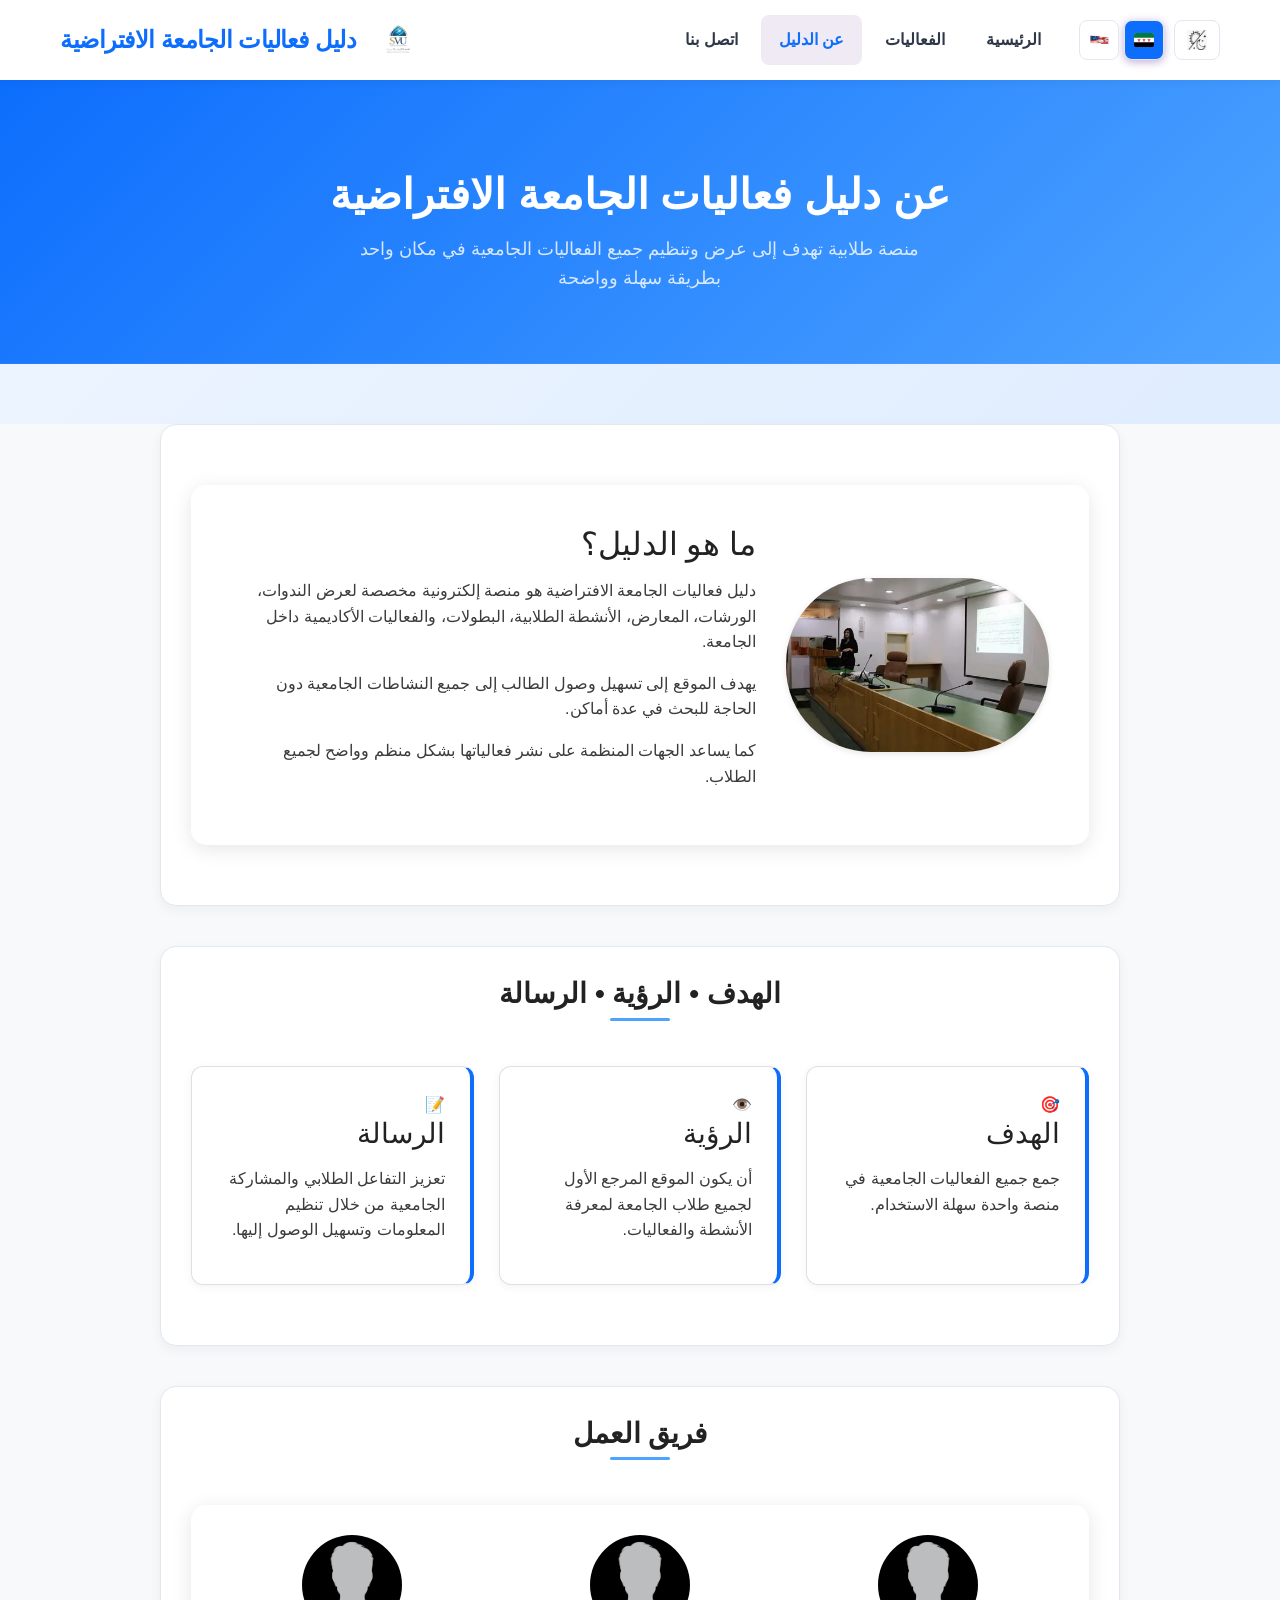
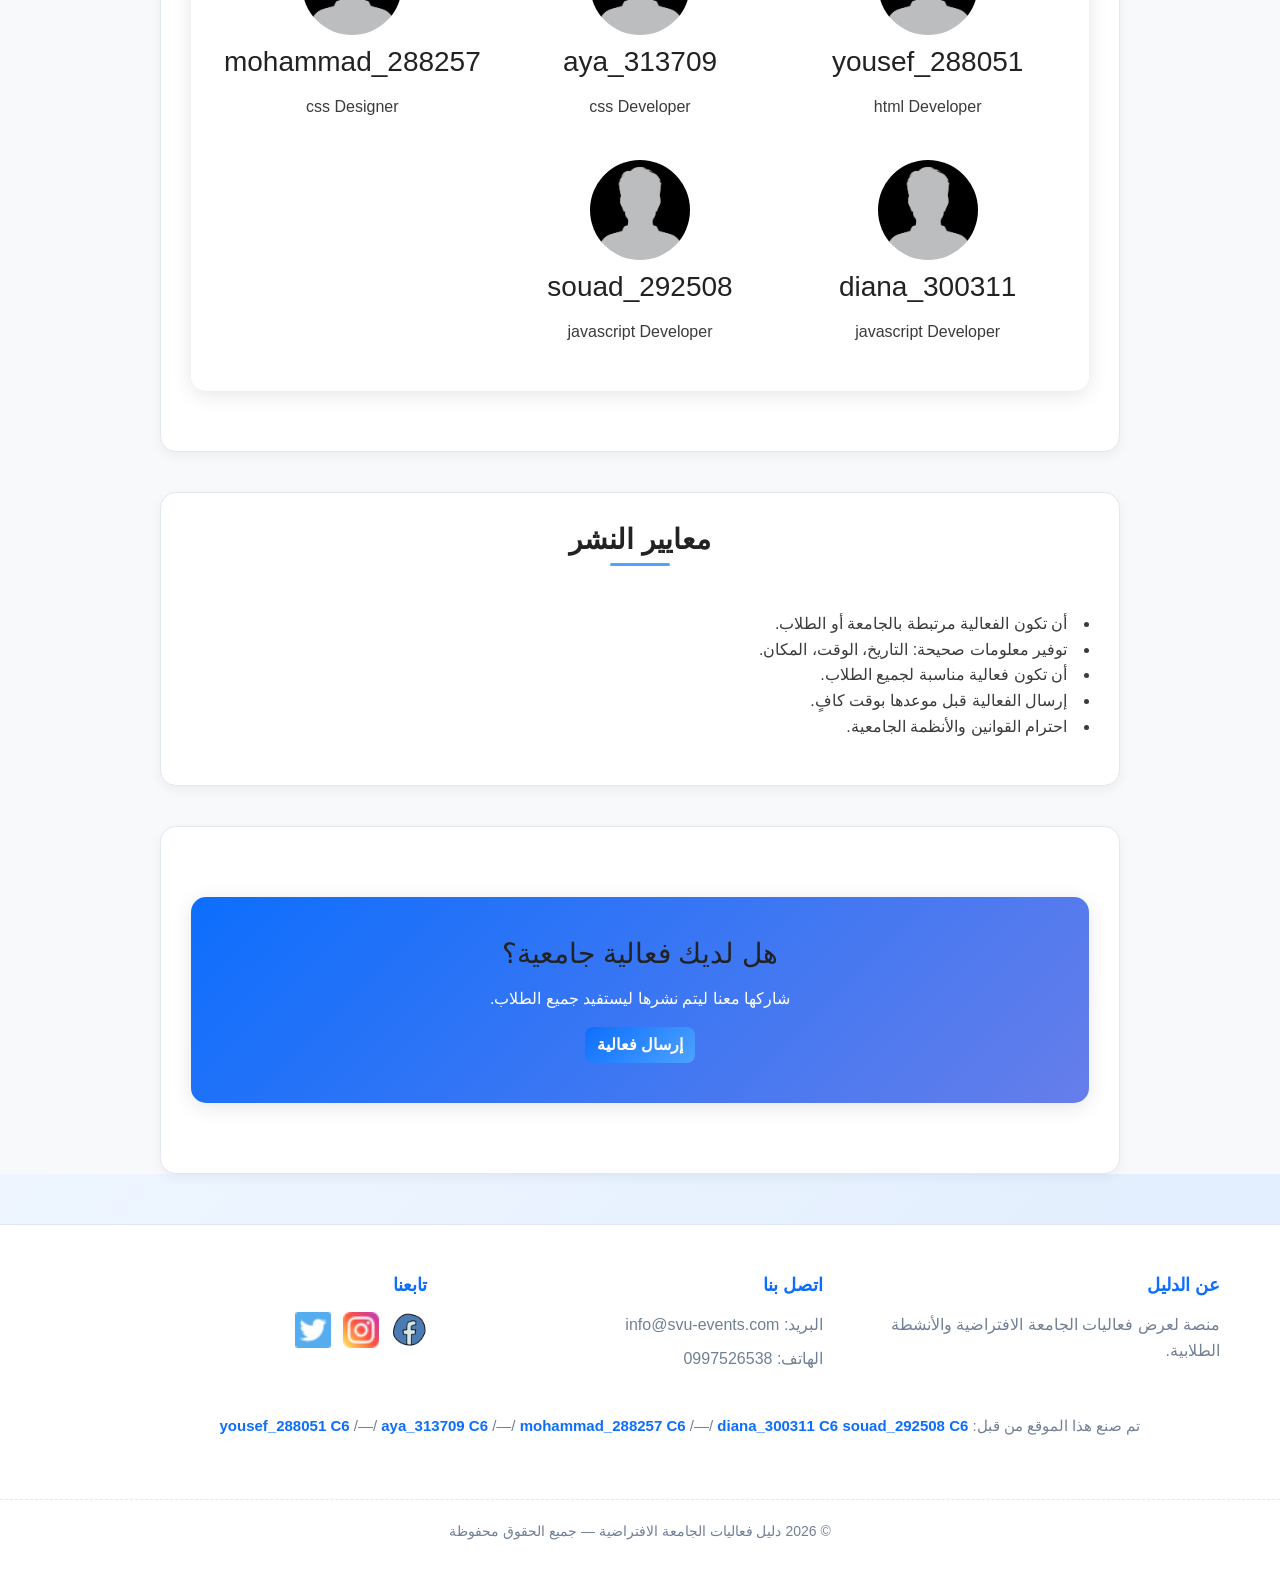
==== commit c1e1bfb9: "initial commit" ====
--- a/about.html
+++ b/about.html
@@ -149,34 +149,42 @@
 
           <div class="team-member">
             <div class="member-image">
+              <img src="assets/img/person.jpeg" alt="يوسف">
+            </div>
+            <h3>yousef_288051</h3>
+            <p>html Developer</p>
+          </div>
+
+          <div class="team-member">
+            <div class="member-image">
+              <img src="assets/img/person.jpeg" alt="اية">
+            </div>
+            <h3>aya_313709</h3>
+            <p>css Developer</p>
+          </div>
+
+          <div class="team-member">
+            <div class="member-image">
               <img src="assets/img/person.jpeg" alt="محمد">
             </div>
-            <h3>mohammad_286918</h3>
-            <p>Front-End Developer</p>
-          </div>
-
-          <div class="team-member">
-            <div class="member-image">
-              <img src="assets/img/person.jpeg" alt="عماد">
-            </div>
-            <h3>emad_151324</h3>
-            <p>Back-End Developer</p>
-          </div>
-
-          <div class="team-member">
-            <div class="member-image">
-              <img src="assets/img/person.jpeg" alt="سارة">
-            </div>
-            <h3>sarah_245810</h3>
-            <p>UI / UX Designer</p>
-          </div>
-
-          <div class="team-member">
-            <div class="member-image">
-              <img src="assets/img/person.jpeg" alt="هبة الله">
-            </div>
-            <h3>hiba_allah_288225</h3>
-            <p>Web Developer</p>
+            <h3>mohammad_288257</h3>
+            <p>css Designer</p>
+          </div>
+
+          <div class="team-member">
+            <div class="member-image">
+              <img src="assets/img/person.jpeg" alt=" ديانا">
+            </div>
+            <h3>diana_300311</h3>
+            <p>javascript Developer</p>
+          </div>
+
+          <div class="team-member">
+            <div class="member-image">
+              <img src="assets/img/person.jpeg" alt=" سعاد">
+            </div>
+            <h3>souad_292508</h3>
+            <p>javascript Developer</p>
           </div>
 
         </div>
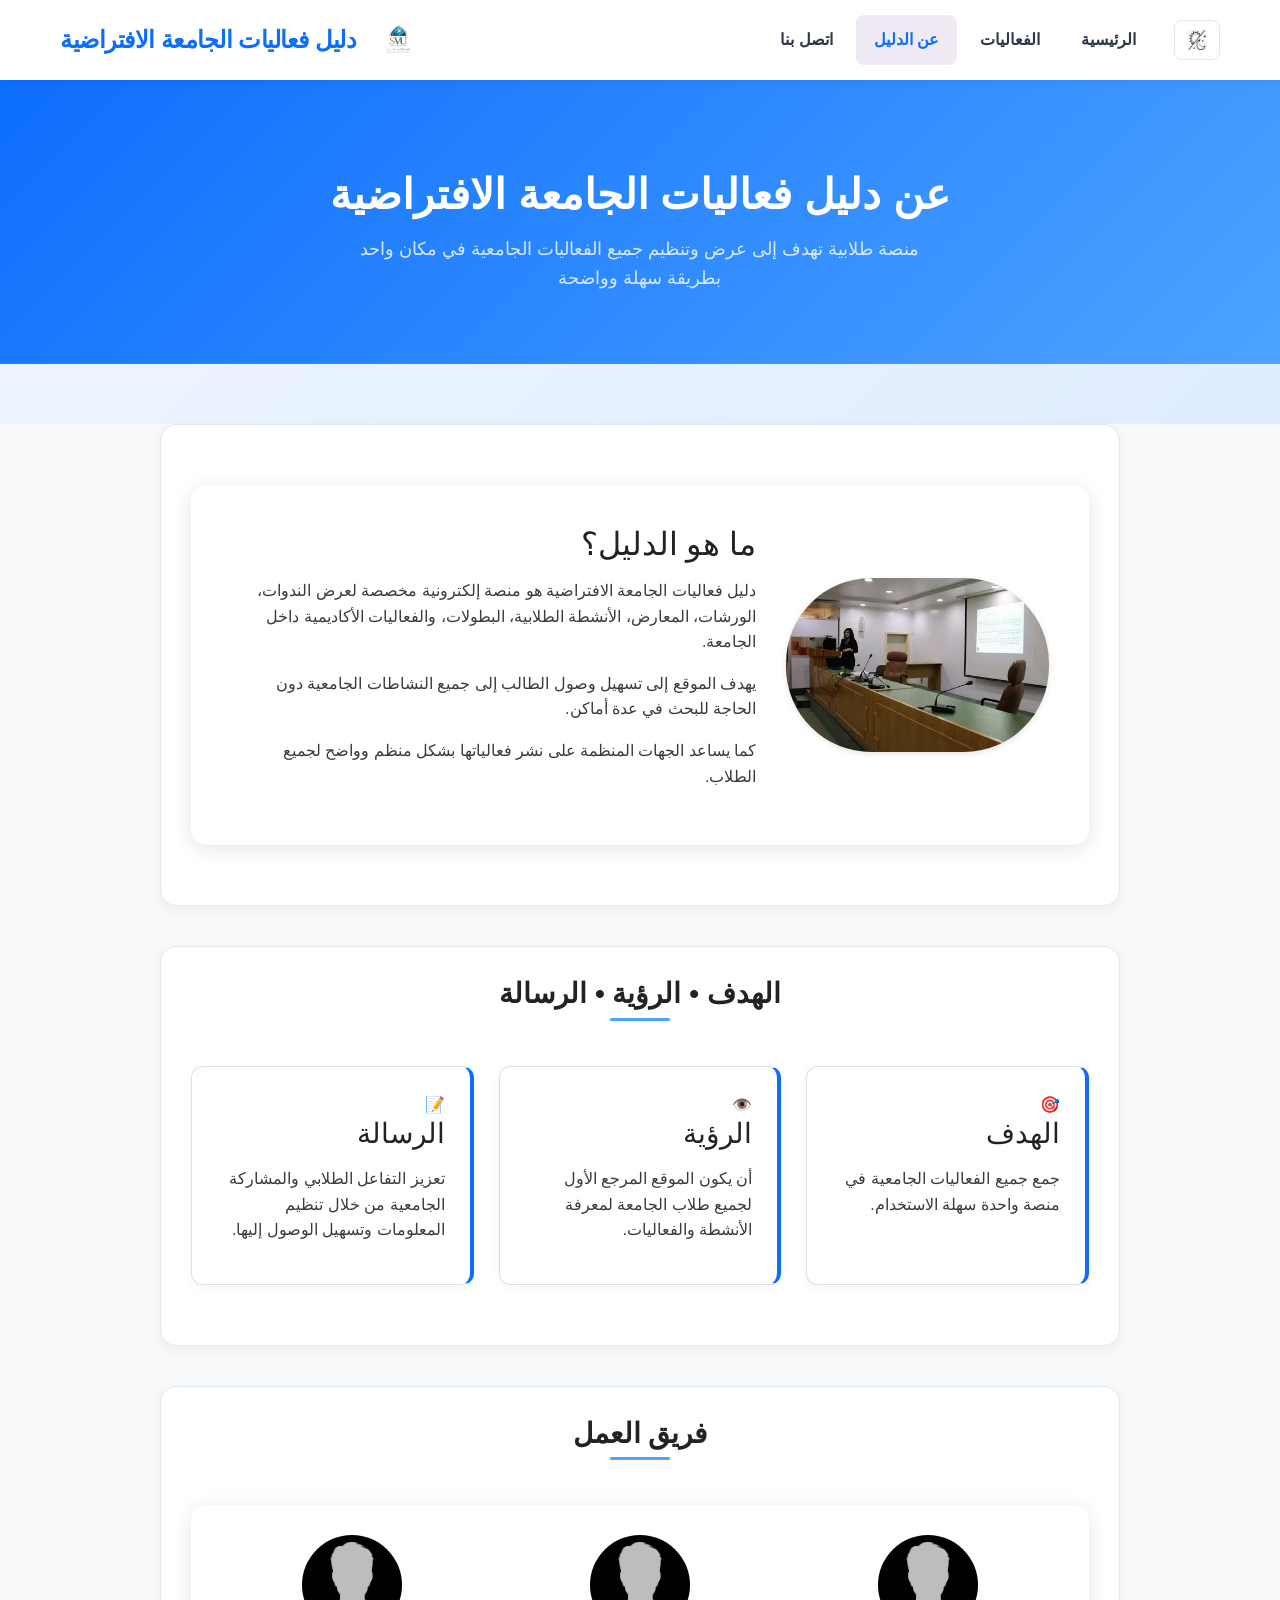
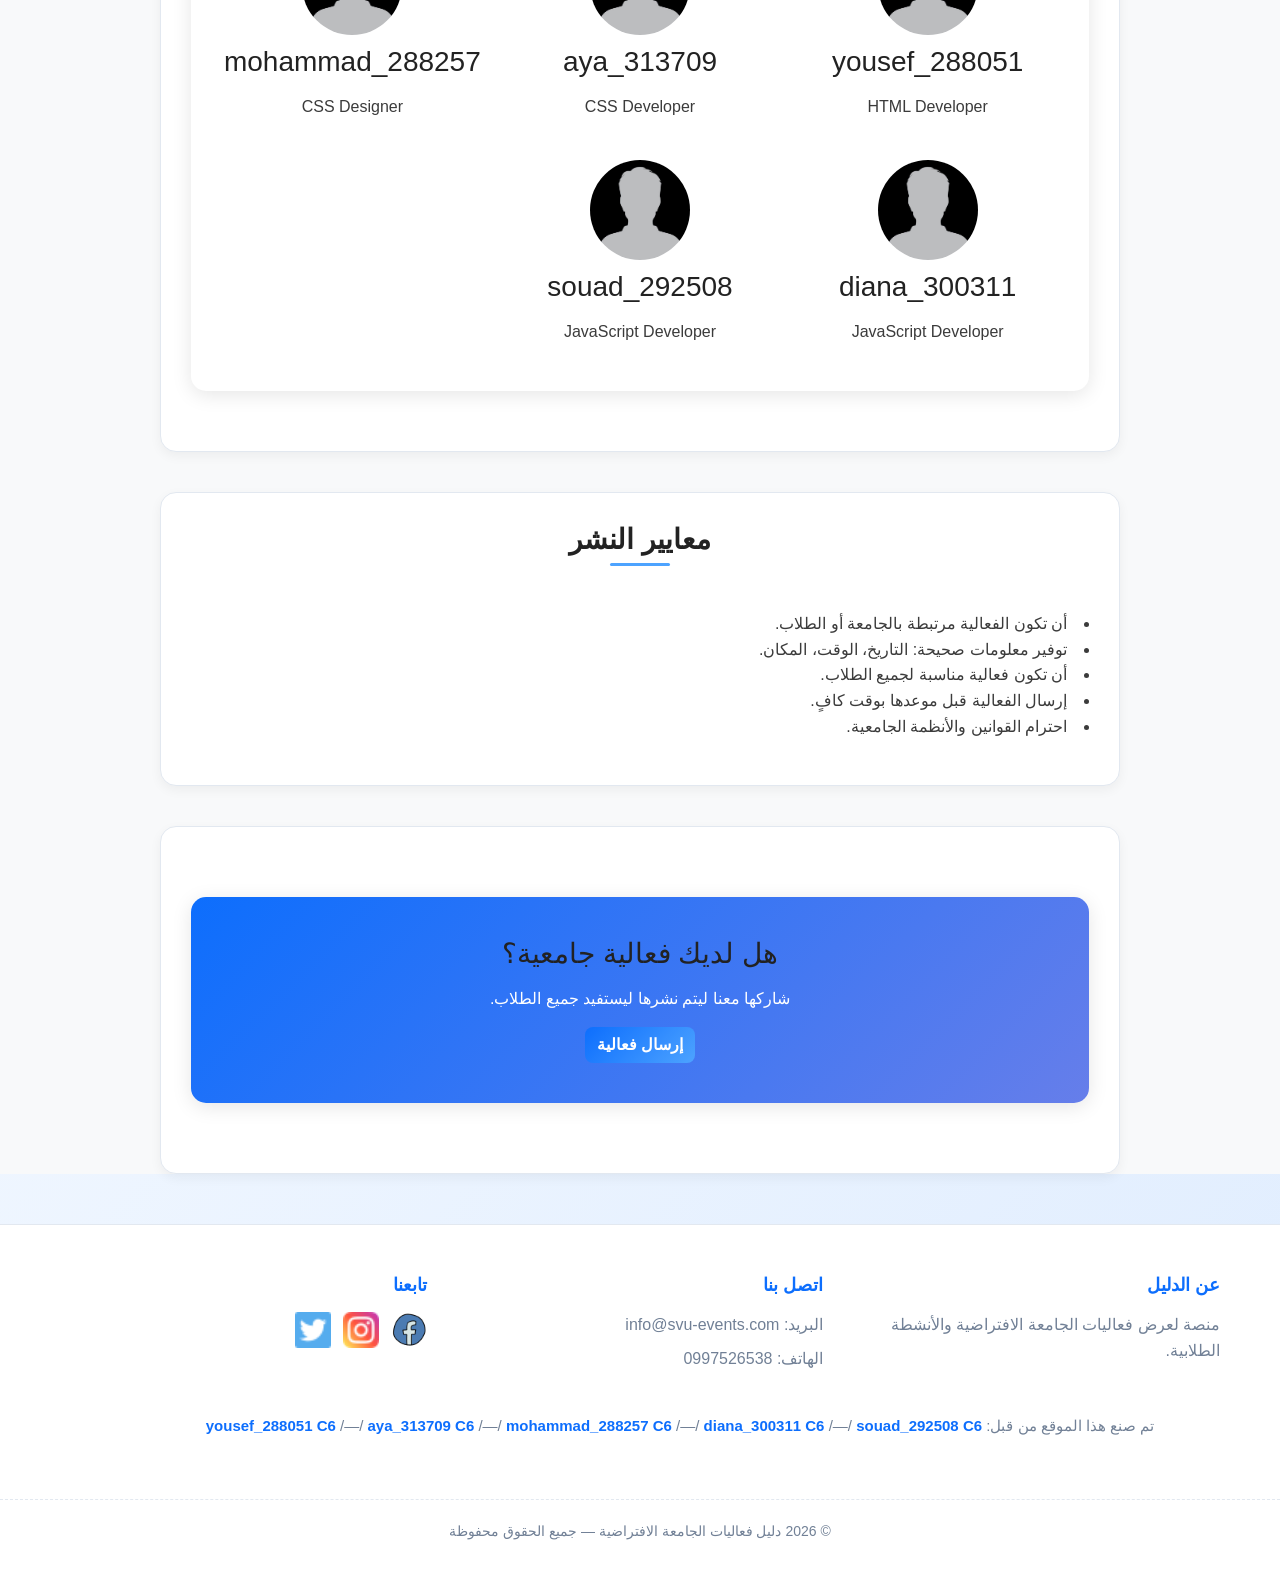
==== commit abb26dd6: "initial commit" ====
--- a/about.html
+++ b/about.html
@@ -35,16 +35,6 @@
         <button class="control-btn dark-mode-btn" id="darkModeBtn" title="الوضع المظلم">
           <img src="assets/img/day-and-night.png" alt="الوضع المظلم" style="width:20px;height:20px;">
         </button>
-
-        <div class="language-buttons">
-          <button class="control-btn language-btn active" id="arabicBtn">
-            <img src="assets/img/Flag_of_Syria_(2025-).svg" alt="العربية">
-          </button>
-
-          <button class="control-btn language-btn" id="englishBtn">
-            <img src="assets/img/UK.jpg" alt="English">
-          </button>
-        </div>
       </div>
 
     </div>
@@ -152,7 +142,7 @@
               <img src="assets/img/person.jpeg" alt="يوسف">
             </div>
             <h3>yousef_288051</h3>
-            <p>html Developer</p>
+            <p>HTML Developer</p>
           </div>
 
           <div class="team-member">
@@ -160,7 +150,7 @@
               <img src="assets/img/person.jpeg" alt="اية">
             </div>
             <h3>aya_313709</h3>
-            <p>css Developer</p>
+            <p>CSS Developer</p>
           </div>
 
           <div class="team-member">
@@ -168,23 +158,23 @@
               <img src="assets/img/person.jpeg" alt="محمد">
             </div>
             <h3>mohammad_288257</h3>
-            <p>css Designer</p>
-          </div>
-
-          <div class="team-member">
-            <div class="member-image">
-              <img src="assets/img/person.jpeg" alt=" ديانا">
+            <p>CSS Designer</p>
+          </div>
+
+          <div class="team-member">
+            <div class="member-image">
+              <img src="assets/img/person.jpeg" alt="ديانا">
             </div>
             <h3>diana_300311</h3>
-            <p>javascript Developer</p>
-          </div>
-
-          <div class="team-member">
-            <div class="member-image">
-              <img src="assets/img/person.jpeg" alt=" سعاد">
+            <p>JavaScript Developer</p>
+          </div>
+
+          <div class="team-member">
+            <div class="member-image">
+              <img src="assets/img/person.jpeg" alt="سعاد">
             </div>
             <h3>souad_292508</h3>
-            <p>javascript Developer</p>
+            <p>JavaScript Developer</p>
           </div>
 
         </div>
@@ -259,9 +249,9 @@
         <strong>yousef_288051 C6</strong> /—/
         <strong>aya_313709 C6</strong> /—/
         <strong>mohammad_288257 C6</strong> /—/
-        <strong>diana_300311 C6</strong>
+        <strong>diana_300311 C6</strong> /—/
         <strong>souad_292508 C6</strong>
-    </p>
+      </p>
     </div>
 
     <div class="copyright">
